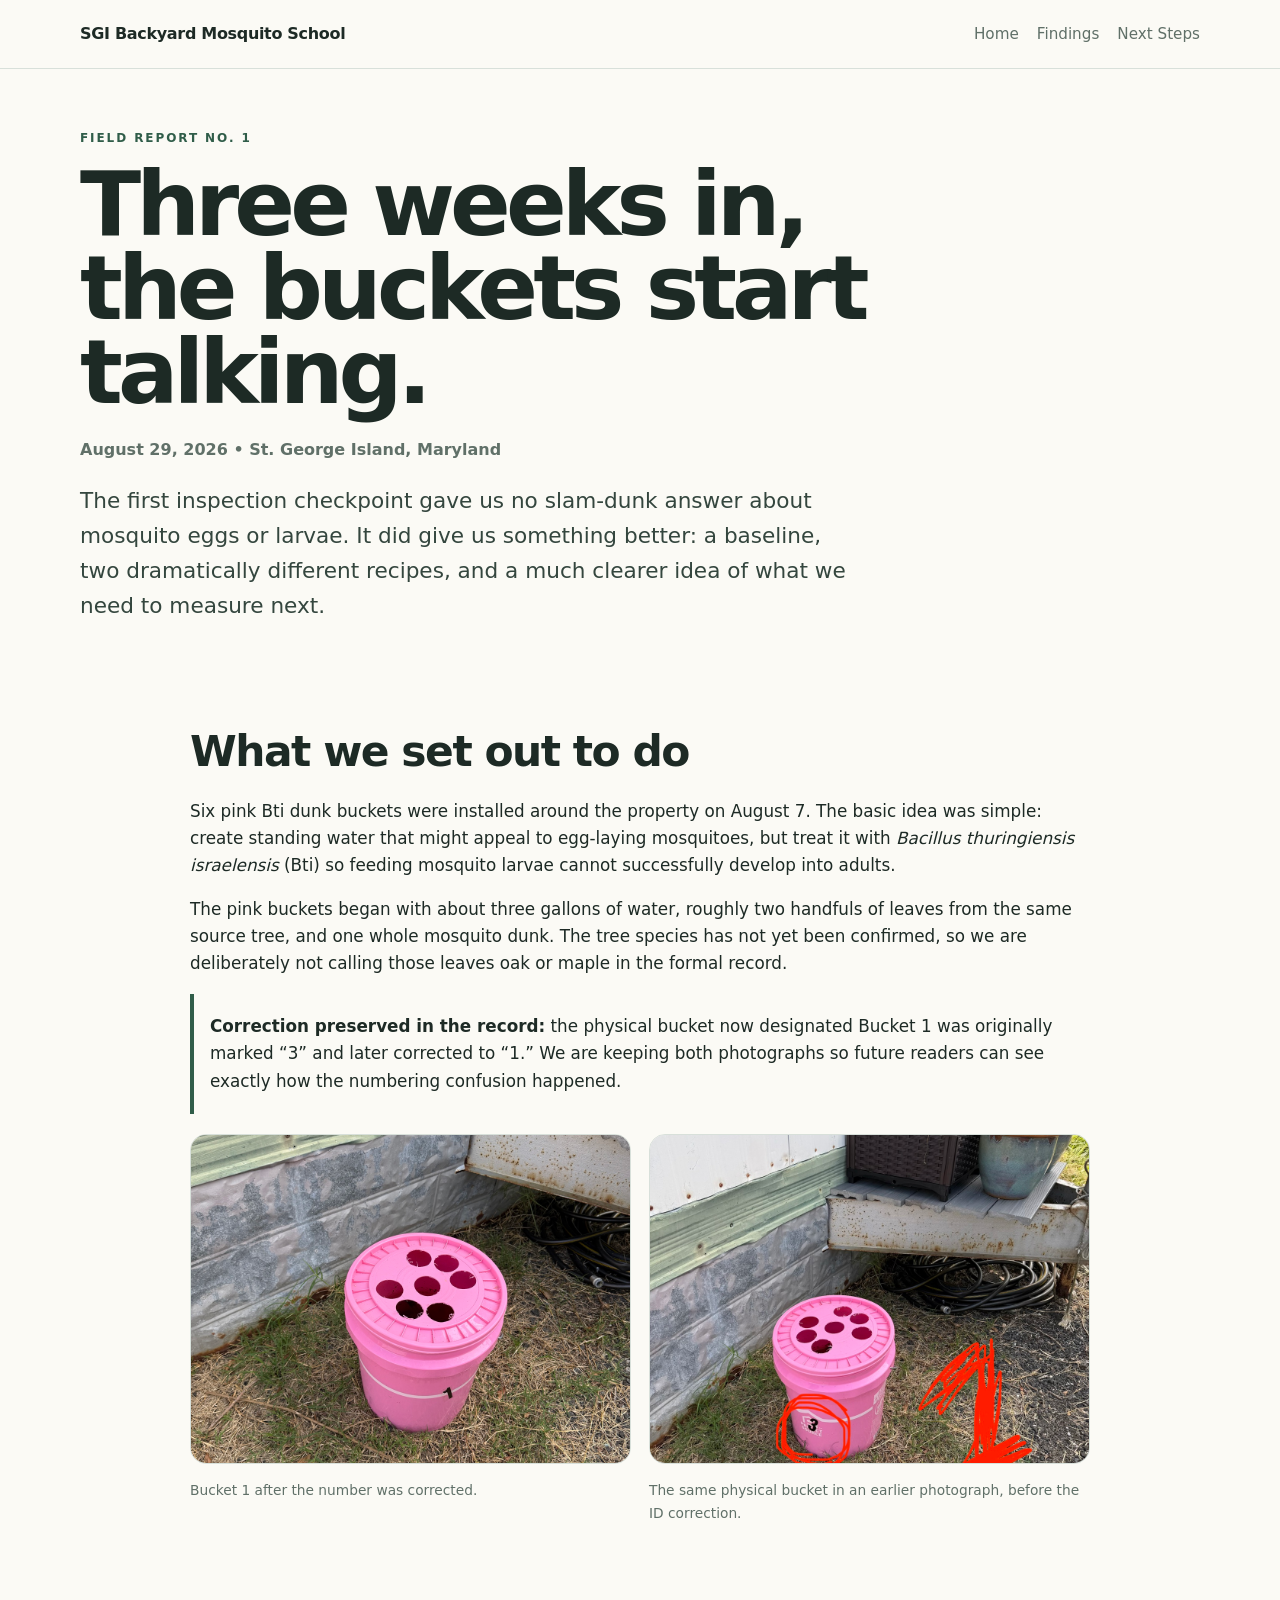
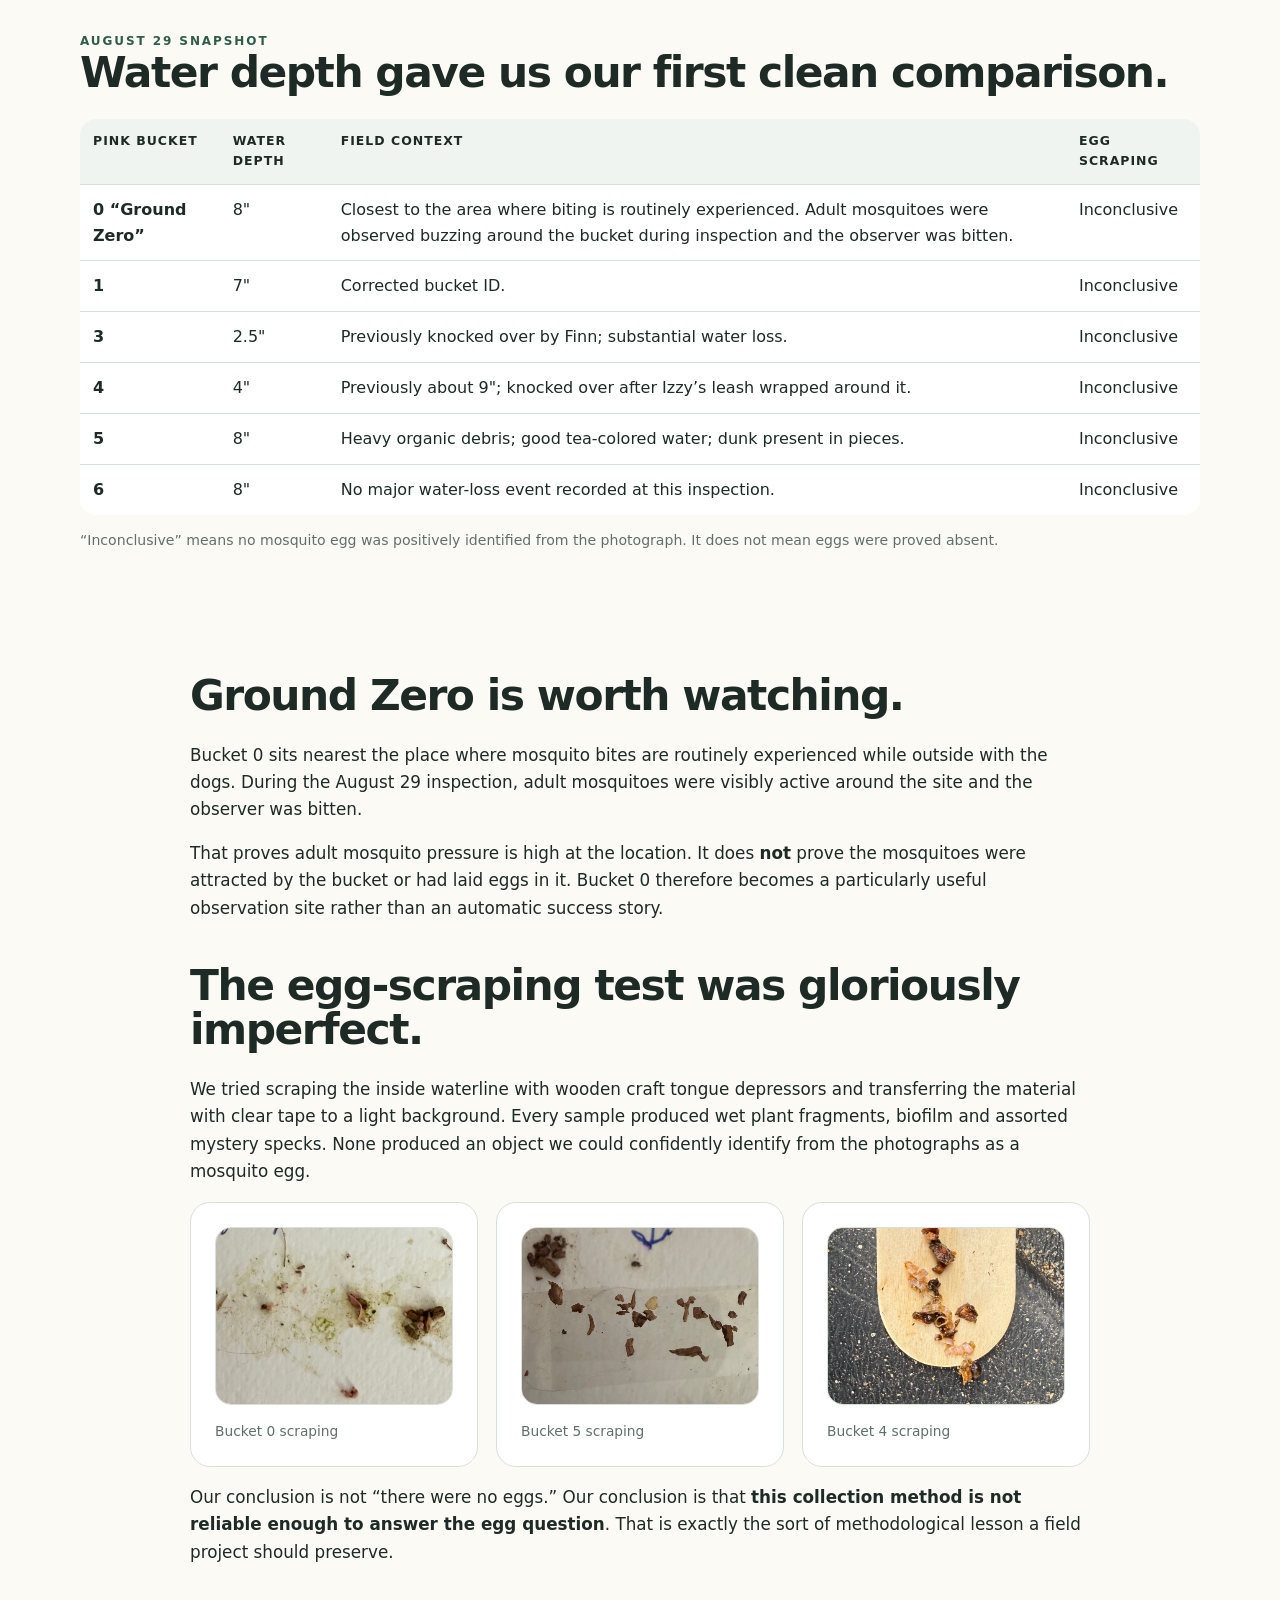
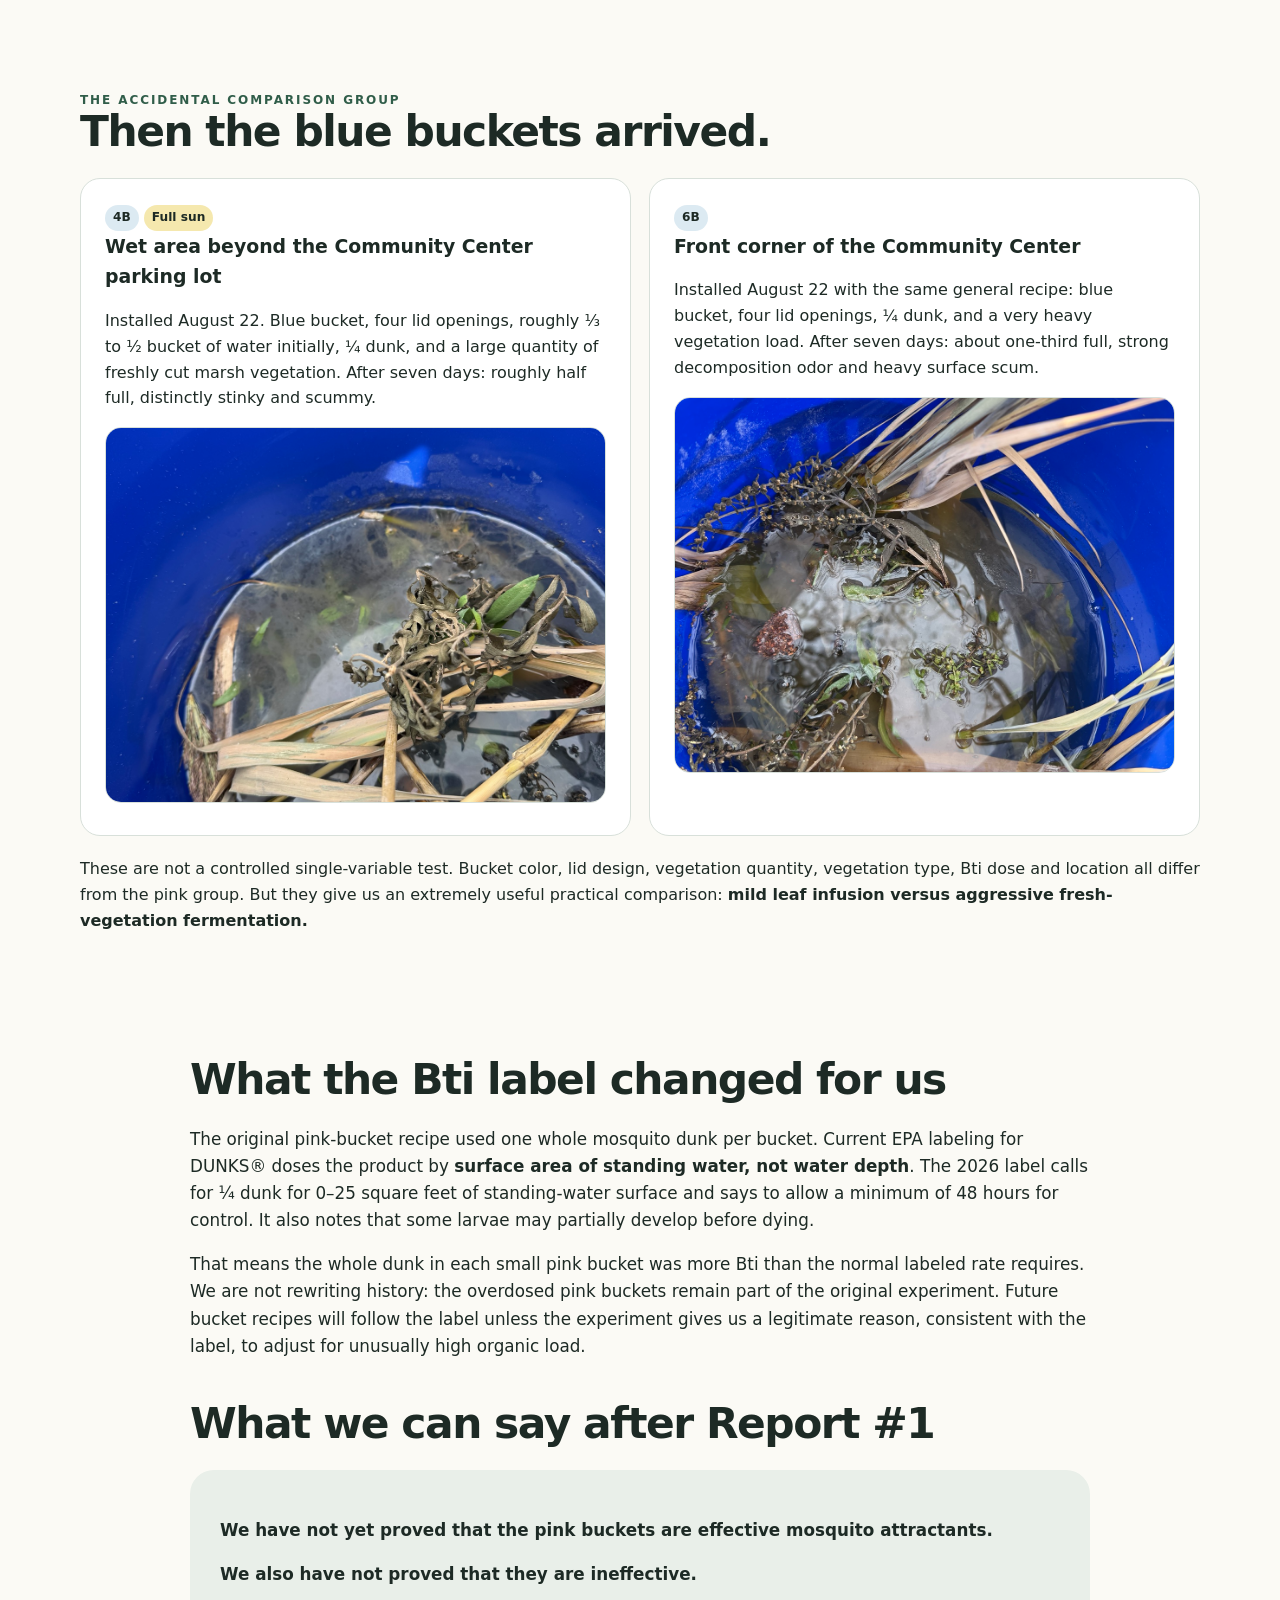
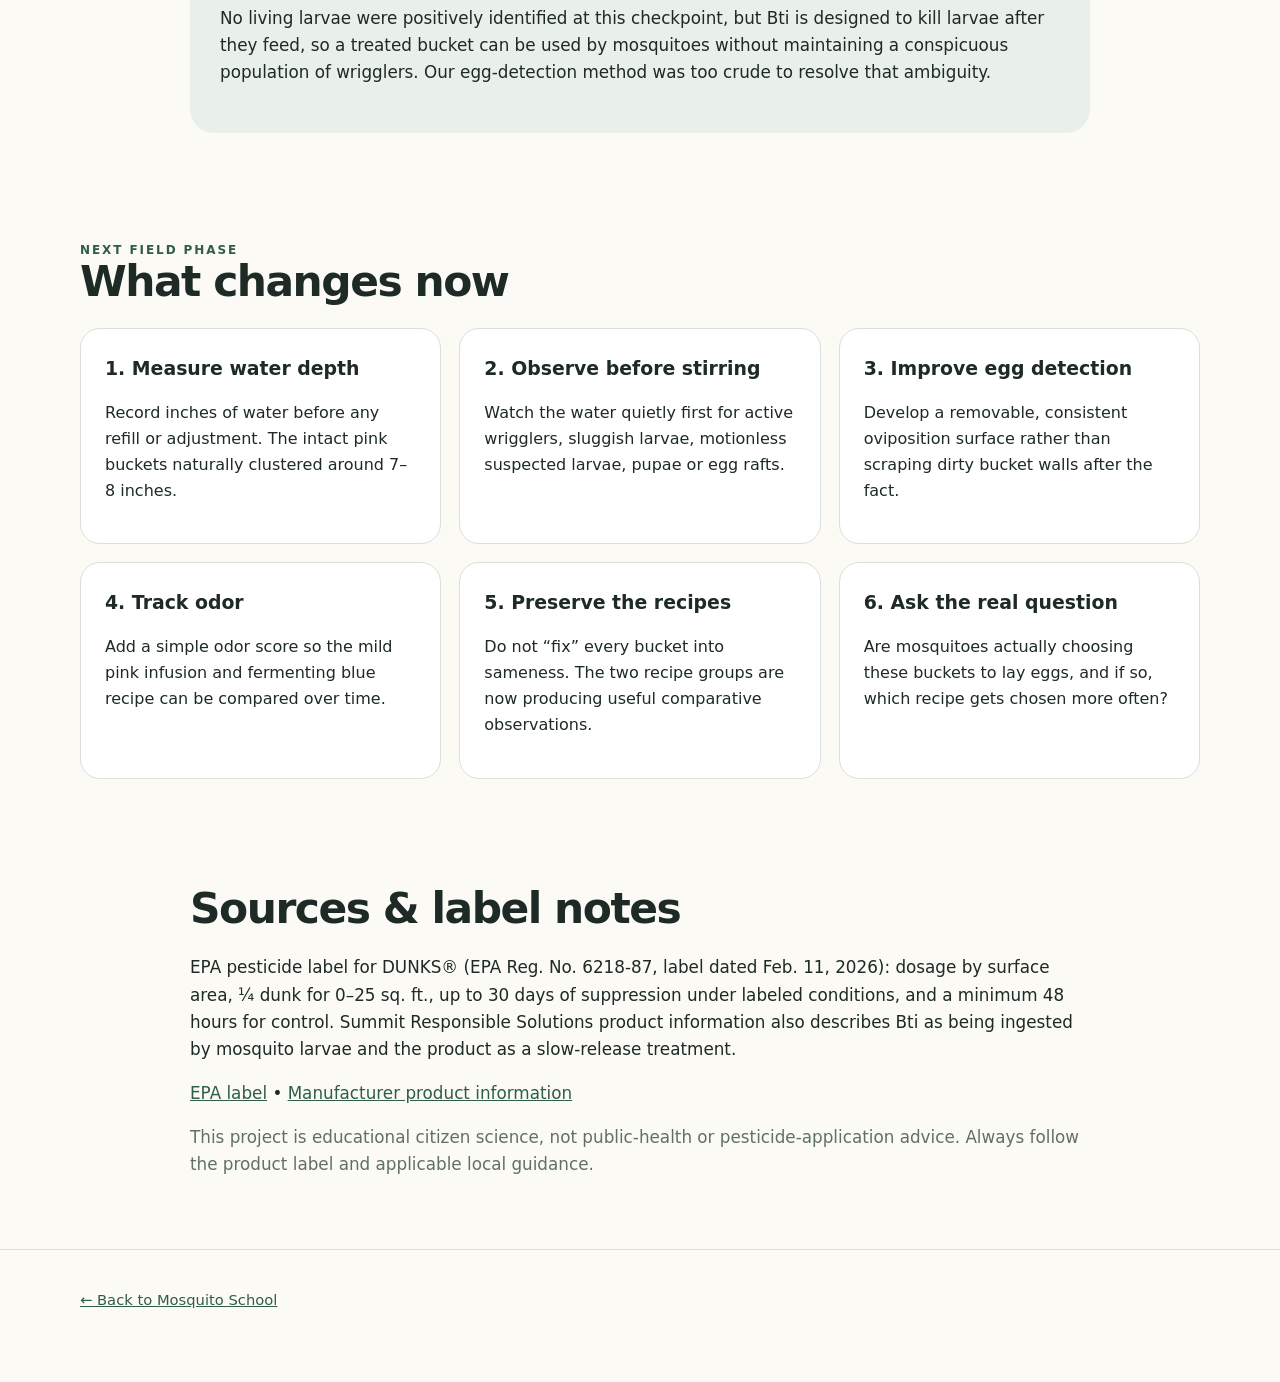
==== report-1.html @ 1d0ce076 "Add files via upload" ====
<!doctype html>
<html lang="en">
<head>
  <meta charset="utf-8">
  <meta name="viewport" content="width=device-width,initial-scale=1">
  <title>Field Report #1 • SGI Backyard Mosquito School</title>
  <meta name="description" content="Initial field report from the SGI Backyard Mosquito School bucket experiment, August 29, 2026.">
  <link rel="stylesheet" href="styles.css">
</head>
<body>
<header>
  <div class="wrap">
    <nav>
      <a class="brand" href="index.html">SGI Backyard Mosquito School</a>
      <div class="navlinks"><a href="index.html">Home</a><a href="#findings">Findings</a><a href="#next">Next Steps</a></div>
    </nav>
  </div>
</header>

<main>
  <div class="wrap report-head">
    <div class="kicker">Field Report No. 1</div>
    <h1>Three weeks in,<br>the buckets start talking.</h1>
    <p class="report-meta">August 29, 2026 • St. George Island, Maryland</p>
    <p class="lead">The first inspection checkpoint gave us no slam-dunk answer about mosquito eggs or larvae. It did give us something better: a baseline, two dramatically different recipes, and a much clearer idea of what we need to measure next.</p>
  </div>

  <section>
    <div class="wrap report-body">
      <h2>What we set out to do</h2>
      <p>Six pink Bti dunk buckets were installed around the property on August 7. The basic idea was simple: create standing water that might appeal to egg-laying mosquitoes, but treat it with <em>Bacillus thuringiensis israelensis</em> (Bti) so feeding mosquito larvae cannot successfully develop into adults.</p>
      <p>The pink buckets began with about three gallons of water, roughly two handfuls of leaves from the same source tree, and one whole mosquito dunk. The tree species has not yet been confirmed, so we are deliberately not calling those leaves oak or maple in the formal record.</p>
      <div class="note"><p><strong>Correction preserved in the record:</strong> the physical bucket now designated Bucket 1 was originally marked “3” and later corrected to “1.” We are keeping both photographs so future readers can see exactly how the numbering confusion happened.</p></div>
      <div class="grid" style="margin-top:20px">
        <figure class="half"><img class="photo" src="assets/bucket-1-corrected.jpg" alt="Pink bucket marked 1"><figcaption>Bucket 1 after the number was corrected.</figcaption></figure>
        <figure class="half"><img class="photo" src="assets/bucket-1-old-label.jpg" alt="The same pink bucket when it had an earlier number marking"><figcaption>The same physical bucket in an earlier photograph, before the ID correction.</figcaption></figure>
      </div>
    </div>
  </section>

  <section id="findings">
    <div class="wrap">
      <div class="kicker">August 29 snapshot</div>
      <h2>Water depth gave us our first clean comparison.</h2>
      <div style="overflow-x:auto">
        <table>
          <thead><tr><th>Pink bucket</th><th>Water depth</th><th>Field context</th><th>Egg scraping</th></tr></thead>
          <tbody>
            <tr><td><strong>0 “Ground Zero”</strong></td><td>8"</td><td>Closest to the area where biting is routinely experienced. Adult mosquitoes were observed buzzing around the bucket during inspection and the observer was bitten.</td><td>Inconclusive</td></tr>
            <tr><td><strong>1</strong></td><td>7"</td><td>Corrected bucket ID.</td><td>Inconclusive</td></tr>
            <tr><td><strong>3</strong></td><td>2.5"</td><td>Previously knocked over by Finn; substantial water loss.</td><td>Inconclusive</td></tr>
            <tr><td><strong>4</strong></td><td>4"</td><td>Previously about 9"; knocked over after Izzy’s leash wrapped around it.</td><td>Inconclusive</td></tr>
            <tr><td><strong>5</strong></td><td>8"</td><td>Heavy organic debris; good tea-colored water; dunk present in pieces.</td><td>Inconclusive</td></tr>
            <tr><td><strong>6</strong></td><td>8"</td><td>No major water-loss event recorded at this inspection.</td><td>Inconclusive</td></tr>
          </tbody>
        </table>
      </div>
      <p class="muted small">“Inconclusive” means no mosquito egg was positively identified from the photograph. It does not mean eggs were proved absent.</p>
    </div>
  </section>

  <section>
    <div class="wrap report-body">
      <h2>Ground Zero is worth watching.</h2>
      <p>Bucket 0 sits nearest the place where mosquito bites are routinely experienced while outside with the dogs. During the August 29 inspection, adult mosquitoes were visibly active around the site and the observer was bitten.</p>
      <p>That proves adult mosquito pressure is high at the location. It does <strong>not</strong> prove the mosquitoes were attracted by the bucket or had laid eggs in it. Bucket 0 therefore becomes a particularly useful observation site rather than an automatic success story.</p>

      <h2 style="margin-top:42px">The egg-scraping test was gloriously imperfect.</h2>
      <p>We tried scraping the inside waterline with wooden craft tongue depressors and transferring the material with clear tape to a light background. Every sample produced wet plant fragments, biofilm and assorted mystery specks. None produced an object we could confidently identify from the photographs as a mosquito egg.</p>
      <div class="grid">
        <figure class="third card"><img class="photo" src="assets/bucket-0-scrape.jpg" alt="Bucket 0 waterline scraping"><figcaption>Bucket 0 scraping</figcaption></figure>
        <figure class="third card"><img class="photo" src="assets/bucket-5-scrape.jpg" alt="Bucket 5 waterline scraping"><figcaption>Bucket 5 scraping</figcaption></figure>
        <figure class="third card"><img class="photo" src="assets/bucket-4-scrape.jpg" alt="Bucket 4 waterline scraping"><figcaption>Bucket 4 scraping</figcaption></figure>
      </div>
      <p>Our conclusion is not “there were no eggs.” Our conclusion is that <strong>this collection method is not reliable enough to answer the egg question</strong>. That is exactly the sort of methodological lesson a field project should preserve.</p>
    </div>
  </section>

  <section>
    <div class="wrap">
      <div class="kicker">The accidental comparison group</div>
      <h2>Then the blue buckets arrived.</h2>
      <div class="grid">
        <div class="half card">
          <span class="badge blue">4B</span> <span class="badge sun">Full sun</span>
          <h3>Wet area beyond the Community Center parking lot</h3>
          <p>Installed August 22. Blue bucket, four lid openings, roughly ⅓ to ½ bucket of water initially, ¼ dunk, and a large quantity of freshly cut marsh vegetation. After seven days: roughly half full, distinctly stinky and scummy.</p>
          <img class="photo" src="assets/bucket-4b-open.jpg" alt="Open blue Bucket 4B showing scummy vegetation-rich water">
        </div>
        <div class="half card">
          <span class="badge blue">6B</span>
          <h3>Front corner of the Community Center</h3>
          <p>Installed August 22 with the same general recipe: blue bucket, four lid openings, ¼ dunk, and a very heavy vegetation load. After seven days: about one-third full, strong decomposition odor and heavy surface scum.</p>
          <img class="photo" src="assets/bucket-6b-open.jpg" alt="Open blue Bucket 6B showing vegetation-rich water">
        </div>
      </div>
      <p style="margin-top:20px">These are not a controlled single-variable test. Bucket color, lid design, vegetation quantity, vegetation type, Bti dose and location all differ from the pink group. But they give us an extremely useful practical comparison: <strong>mild leaf infusion versus aggressive fresh-vegetation fermentation.</strong></p>
    </div>
  </section>

  <section>
    <div class="wrap report-body">
      <h2>What the Bti label changed for us</h2>
      <p>The original pink-bucket recipe used one whole mosquito dunk per bucket. Current EPA labeling for DUNKS® doses the product by <strong>surface area of standing water, not water depth</strong>. The 2026 label calls for ¼ dunk for 0–25 square feet of standing-water surface and says to allow a minimum of 48 hours for control. It also notes that some larvae may partially develop before dying.</p>
      <p>That means the whole dunk in each small pink bucket was more Bti than the normal labeled rate requires. We are not rewriting history: the overdosed pink buckets remain part of the original experiment. Future bucket recipes will follow the label unless the experiment gives us a legitimate reason, consistent with the label, to adjust for unusually high organic load.</p>

      <h2 style="margin-top:42px">What we can say after Report #1</h2>
      <div class="callout">
        <p><strong>We have not yet proved that the pink buckets are effective mosquito attractants.</strong></p>
        <p><strong>We also have not proved that they are ineffective.</strong></p>
        <p>No living larvae were positively identified at this checkpoint, but Bti is designed to kill larvae after they feed, so a treated bucket can be used by mosquitoes without maintaining a conspicuous population of wrigglers. Our egg-detection method was too crude to resolve that ambiguity.</p>
      </div>
    </div>
  </section>

  <section id="next">
    <div class="wrap">
      <div class="kicker">Next field phase</div>
      <h2>What changes now</h2>
      <div class="grid">
        <div class="third card"><h3>1. Measure water depth</h3><p>Record inches of water before any refill or adjustment. The intact pink buckets naturally clustered around 7–8 inches.</p></div>
        <div class="third card"><h3>2. Observe before stirring</h3><p>Watch the water quietly first for active wrigglers, sluggish larvae, motionless suspected larvae, pupae or egg rafts.</p></div>
        <div class="third card"><h3>3. Improve egg detection</h3><p>Develop a removable, consistent oviposition surface rather than scraping dirty bucket walls after the fact.</p></div>
        <div class="third card"><h3>4. Track odor</h3><p>Add a simple odor score so the mild pink infusion and fermenting blue recipe can be compared over time.</p></div>
        <div class="third card"><h3>5. Preserve the recipes</h3><p>Do not “fix” every bucket into sameness. The two recipe groups are now producing useful comparative observations.</p></div>
        <div class="third card"><h3>6. Ask the real question</h3><p>Are mosquitoes actually choosing these buckets to lay eggs, and if so, which recipe gets chosen more often?</p></div>
      </div>
    </div>
  </section>

  <section>
    <div class="wrap report-body">
      <h2>Sources & label notes</h2>
      <p class="small">EPA pesticide label for DUNKS® (EPA Reg. No. 6218-87, label dated Feb. 11, 2026): dosage by surface area, ¼ dunk for 0–25 sq. ft., up to 30 days of suppression under labeled conditions, and a minimum 48 hours for control. Summit Responsible Solutions product information also describes Bti as being ingested by mosquito larvae and the product as a slow-release treatment.</p>
      <p class="small"><a href="https://www3.epa.gov/pesticides/chem_search/ppls/006218-00087-20260211.pdf">EPA label</a> • <a href="https://summitchemical.com/products/mosquito-dunks/">Manufacturer product information</a></p>
      <p class="small muted">This project is educational citizen science, not public-health or pesticide-application advice. Always follow the product label and applicable local guidance.</p>
    </div>
  </section>
</main>

<footer>
  <div class="wrap"><a href="index.html">← Back to Mosquito School</a></div>
</footer>
</body>
</html>
---- styles.css ----
:root{
  --ink:#1d2a25;
  --muted:#607068;
  --paper:#fbfaf5;
  --card:#ffffff;
  --green:#305d49;
  --soft:#e9efe9;
  --line:#d8e0da;
  --pink:#f6d9df;
  --blue:#dceaf2;
  --sun:#f5e8ae;
}
*{box-sizing:border-box}
html{scroll-behavior:smooth}
body{
  margin:0;
  font-family:ui-sans-serif,system-ui,-apple-system,BlinkMacSystemFont,"Segoe UI",sans-serif;
  color:var(--ink);
  background:var(--paper);
  line-height:1.62;
}
a{color:var(--green)}
.wrap{width:min(1120px,calc(100% - 36px));margin:auto}
header{
  border-bottom:1px solid var(--line);
  background:rgba(251,250,245,.95);
  position:sticky;top:0;z-index:5;
  backdrop-filter:blur(8px);
}
nav{display:flex;align-items:center;justify-content:space-between;min-height:68px;gap:20px}
.brand{font-weight:850;letter-spacing:-.02em;text-decoration:none;color:var(--ink)}
.navlinks{display:flex;gap:18px;flex-wrap:wrap;font-size:.95rem}
.navlinks a{text-decoration:none;color:var(--muted)}
.hero{padding:72px 0 50px}
.kicker{text-transform:uppercase;letter-spacing:.16em;font-size:.75rem;font-weight:800;color:var(--green)}
h1{font-size:clamp(2.6rem,7vw,5.8rem);line-height:.94;letter-spacing:-.055em;margin:.15em 0 .25em}
h2{font-size:clamp(1.7rem,4vw,2.65rem);line-height:1.05;letter-spacing:-.035em;margin:0 0 .55em}
h3{font-size:1.18rem;margin:0 0 .35em}
.lead{font-size:clamp(1.05rem,2.2vw,1.35rem);max-width:780px;color:#34463e}
.tagline{font-weight:750}
.pillrow{display:flex;gap:8px;flex-wrap:wrap;margin-top:24px}
.pill{border:1px solid var(--line);border-radius:999px;padding:7px 11px;background:#fff;font-size:.88rem}
section{padding:54px 0}
.grid{display:grid;grid-template-columns:repeat(12,1fr);gap:18px}
.card{background:var(--card);border:1px solid var(--line);border-radius:20px;padding:24px}
.third{grid-column:span 4}.half{grid-column:span 6}.full{grid-column:1/-1}
.big-number{font-size:2.5rem;font-weight:900;letter-spacing:-.05em}
.muted{color:var(--muted)}
.callout{background:var(--soft);border-radius:24px;padding:30px}
.photo{
  width:100%;aspect-ratio:4/3;object-fit:cover;border-radius:16px;border:1px solid var(--line);
}
.photo.tall{aspect-ratio:3/4}
figure{margin:0}
figcaption{font-size:.86rem;color:var(--muted);margin-top:7px}
table{width:100%;border-collapse:collapse;background:#fff;border-radius:16px;overflow:hidden}
th,td{padding:12px 13px;border-bottom:1px solid var(--line);text-align:left;vertical-align:top}
th{font-size:.78rem;text-transform:uppercase;letter-spacing:.08em;background:#f0f4f0}
tr:last-child td{border-bottom:0}
.badge{display:inline-block;border-radius:999px;padding:3px 8px;font-size:.76rem;font-weight:750}
.pink{background:var(--pink)} .blue{background:var(--blue)} .sun{background:var(--sun)}
.note{border-left:4px solid var(--green);padding:2px 0 2px 16px}
.report-head{padding:60px 0 30px}
.report-meta{color:var(--muted);font-weight:650}
.report-body{max-width:900px}
.report-body p{font-size:1.05rem}
footer{border-top:1px solid var(--line);padding:38px 0 70px;color:var(--muted);font-size:.92rem}
.button{
  display:inline-block;background:var(--green);color:#fff;text-decoration:none;font-weight:800;
  padding:12px 16px;border-radius:12px;margin-top:12px;
}
.small{font-size:.88rem}
@media(max-width:760px){
  .third,.half{grid-column:1/-1}
  .navlinks{display:none}
  .hero{padding-top:46px}
  th,td{font-size:.86rem;padding:9px 8px}
}
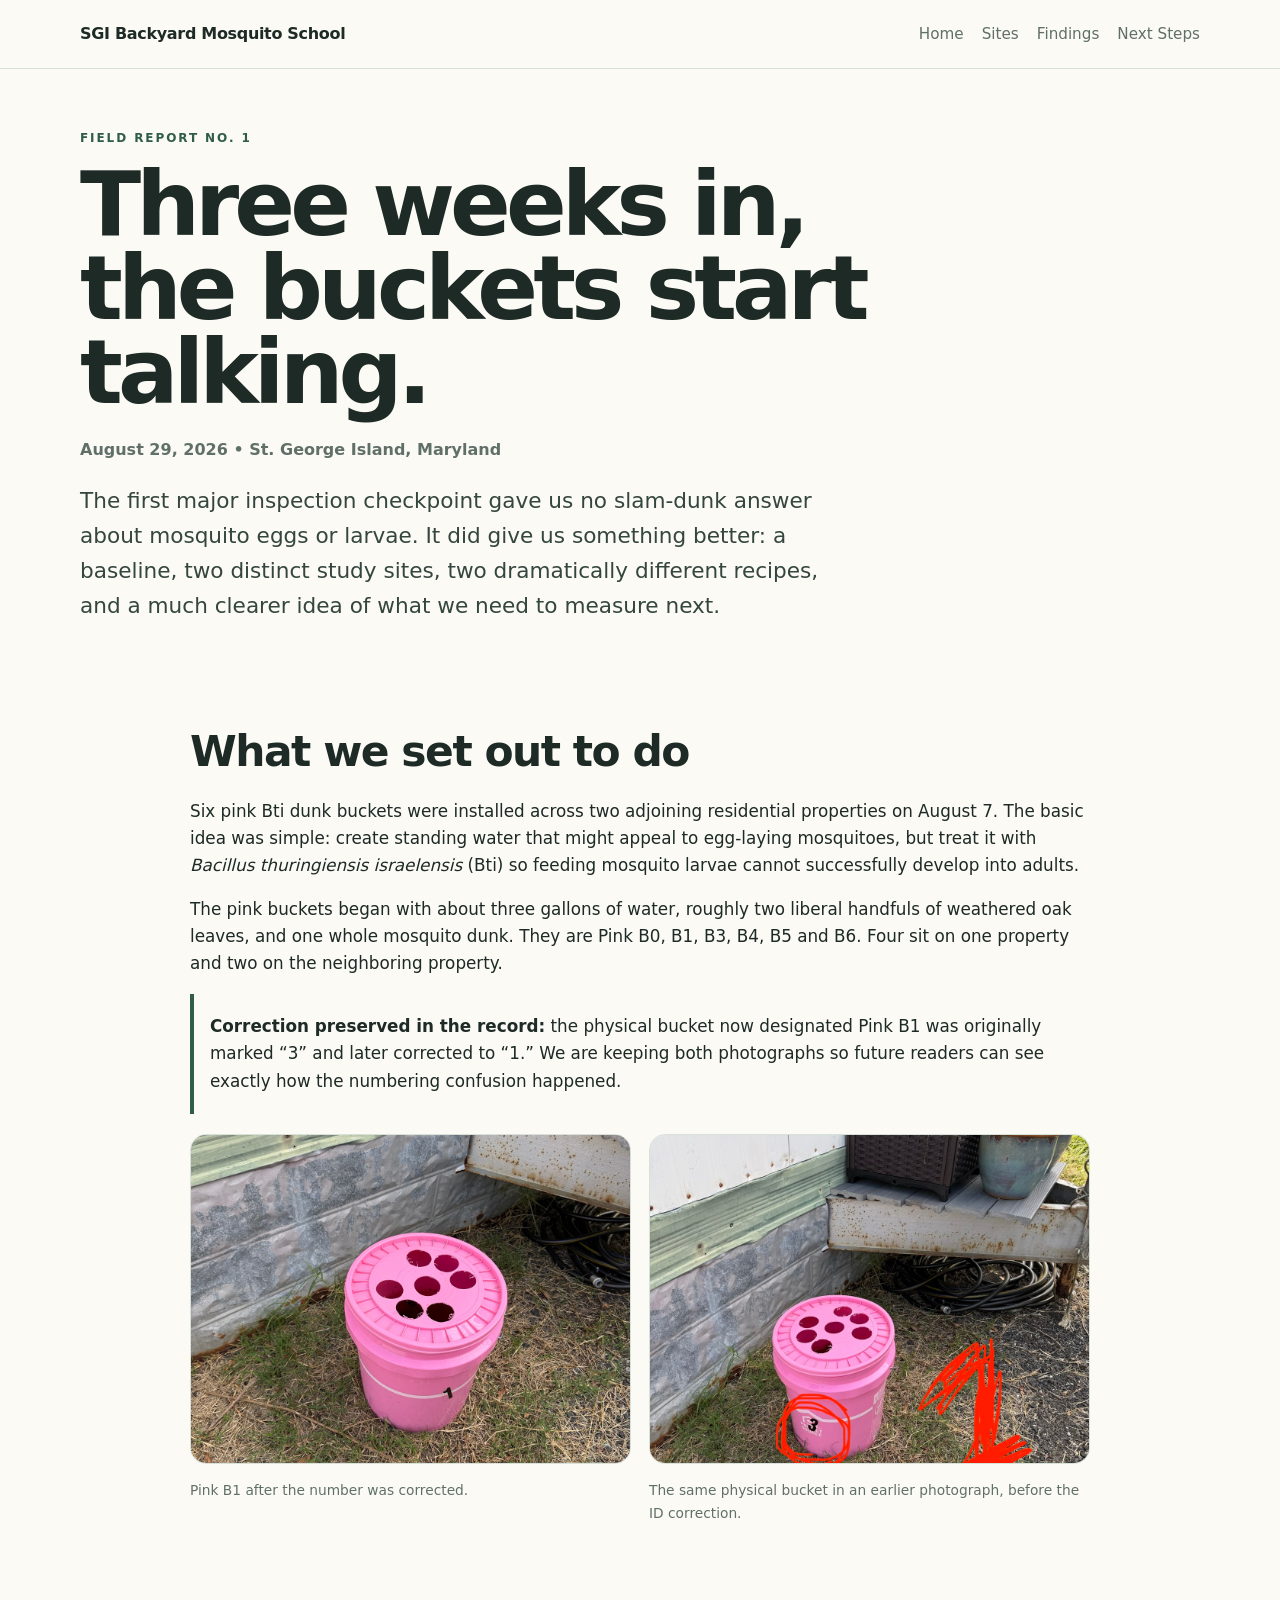
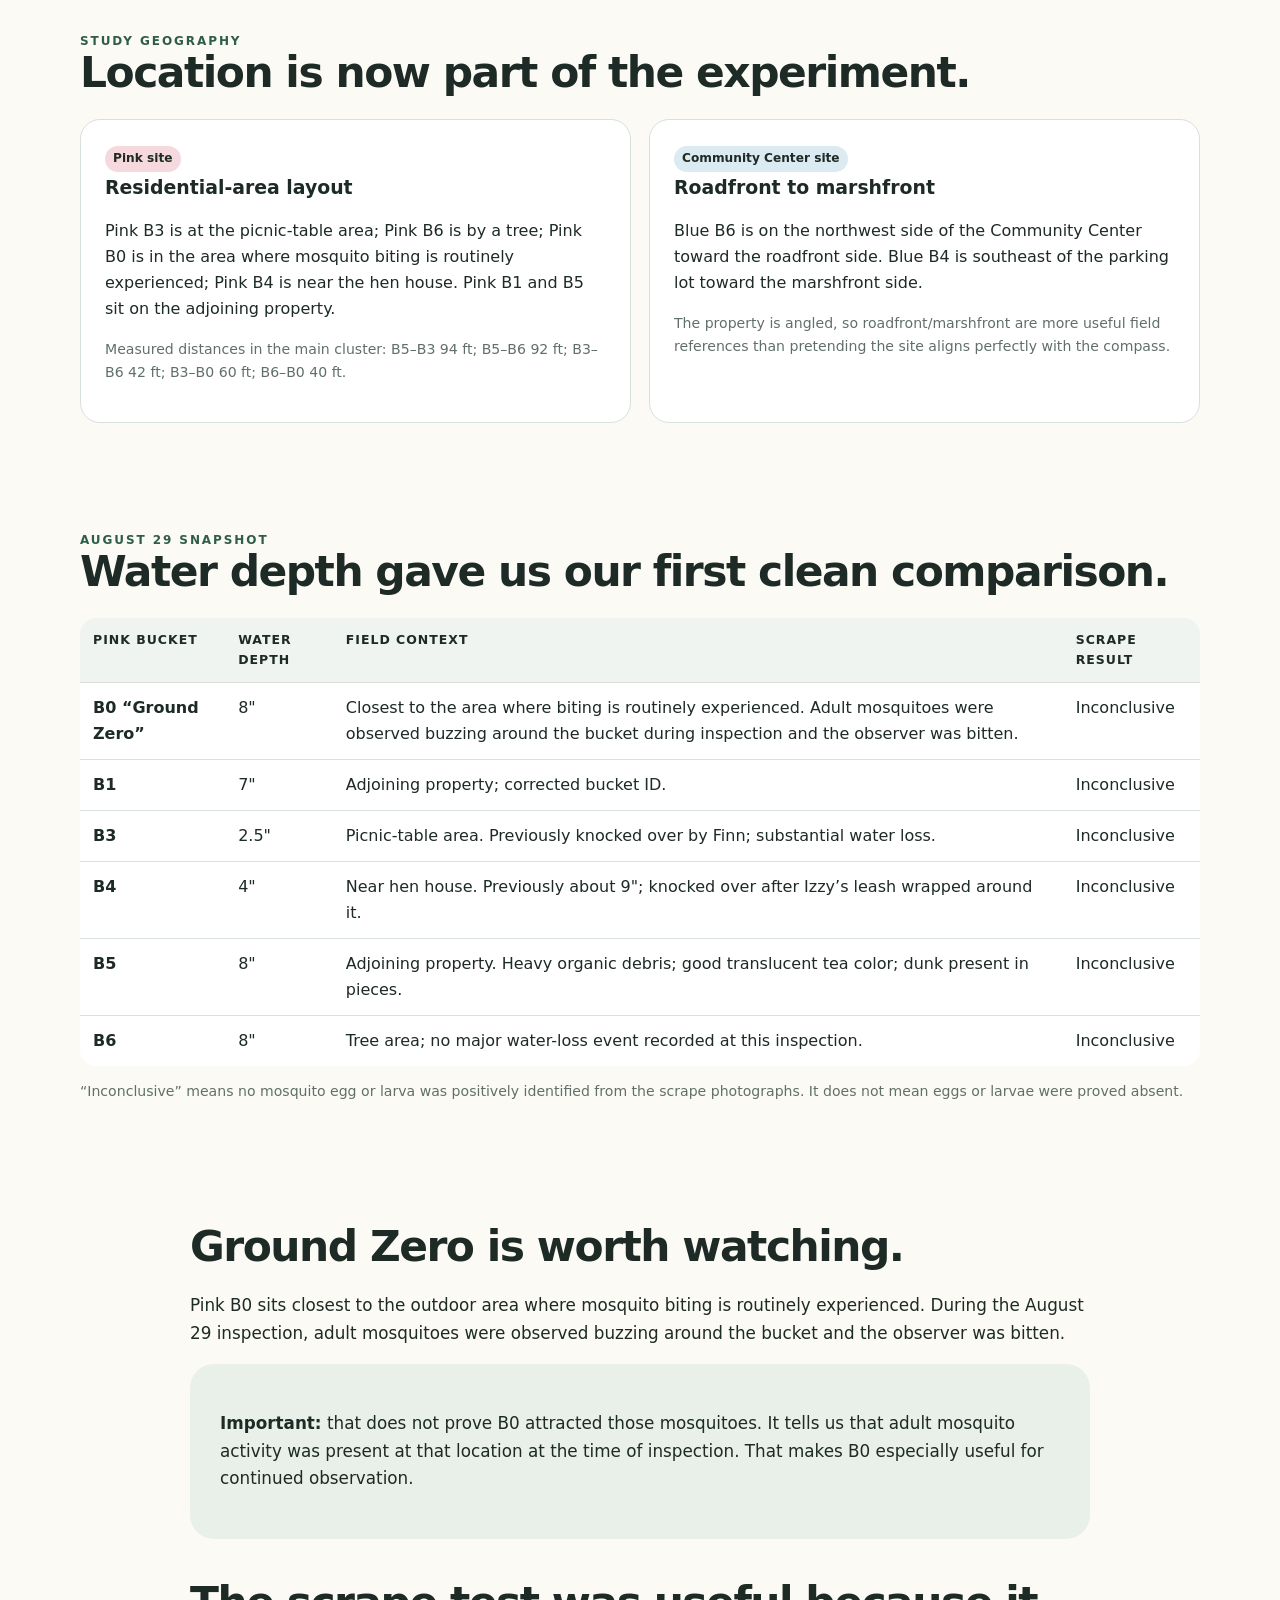
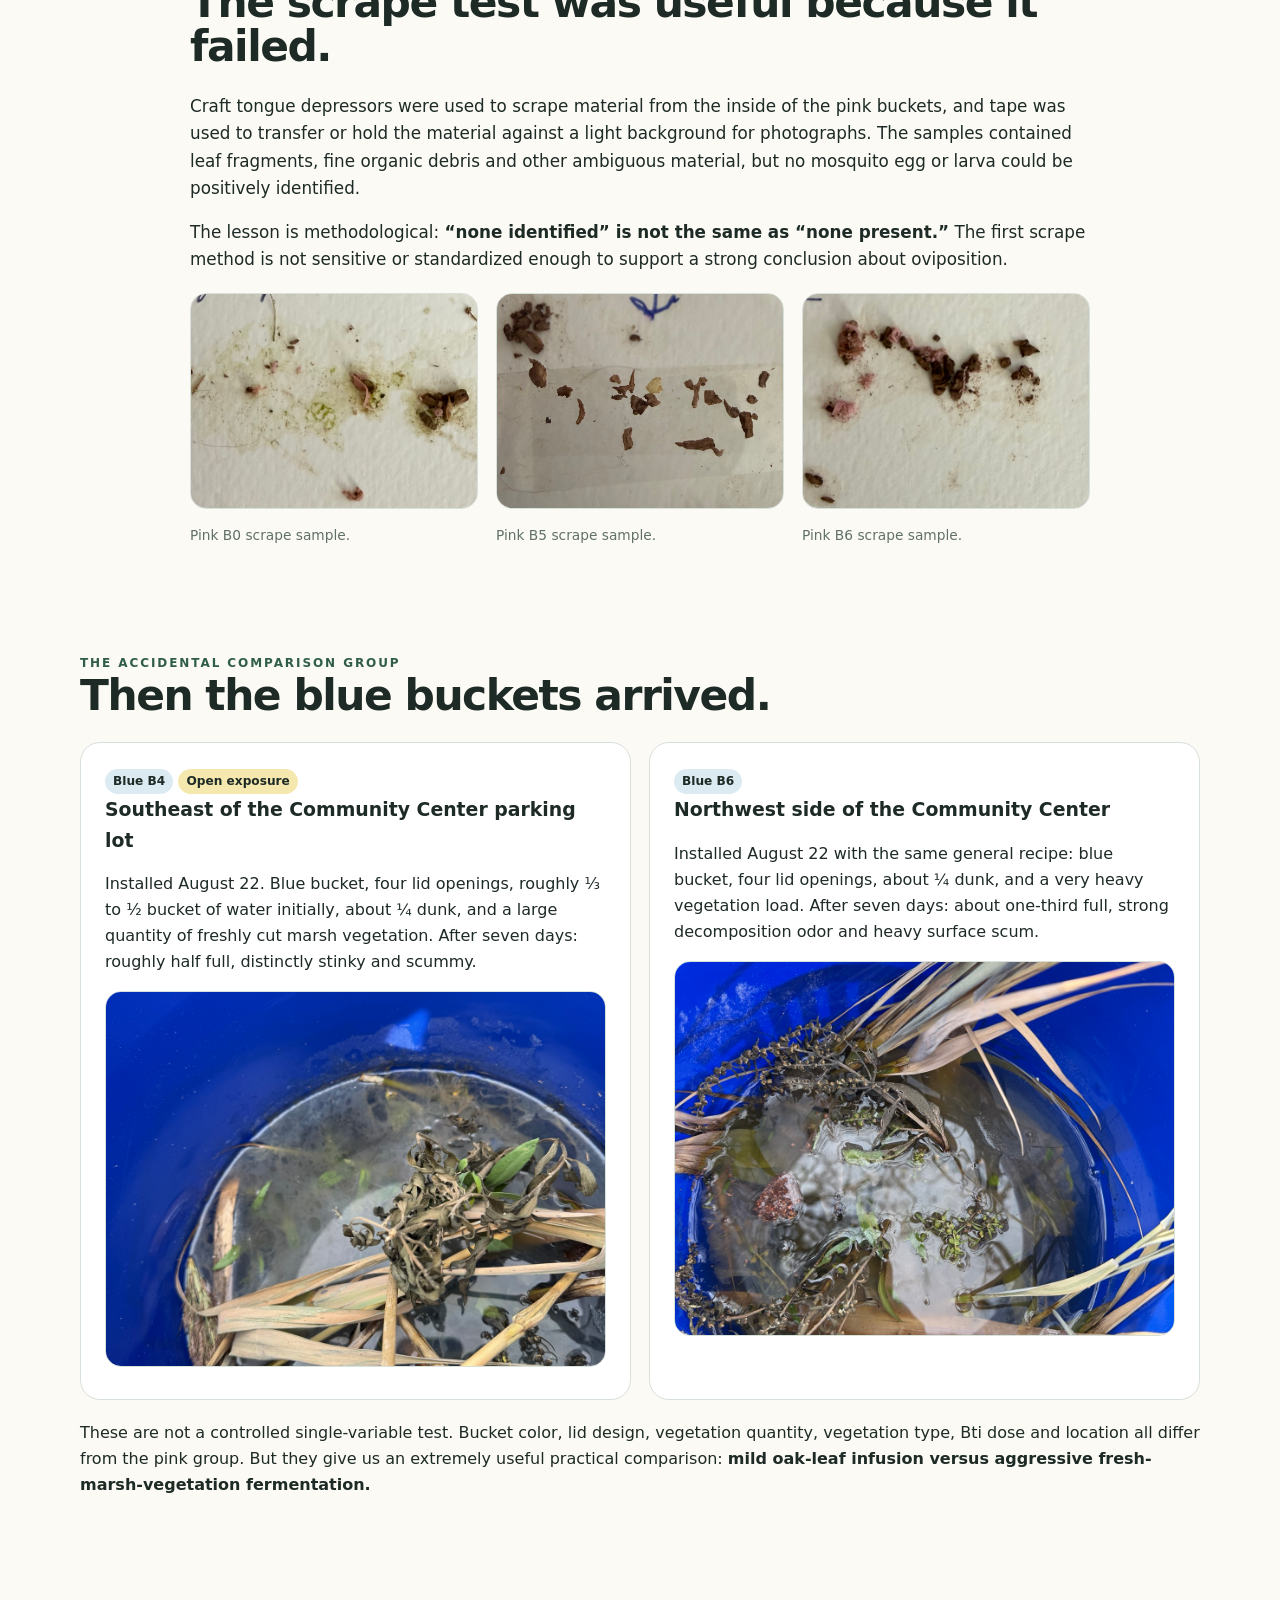
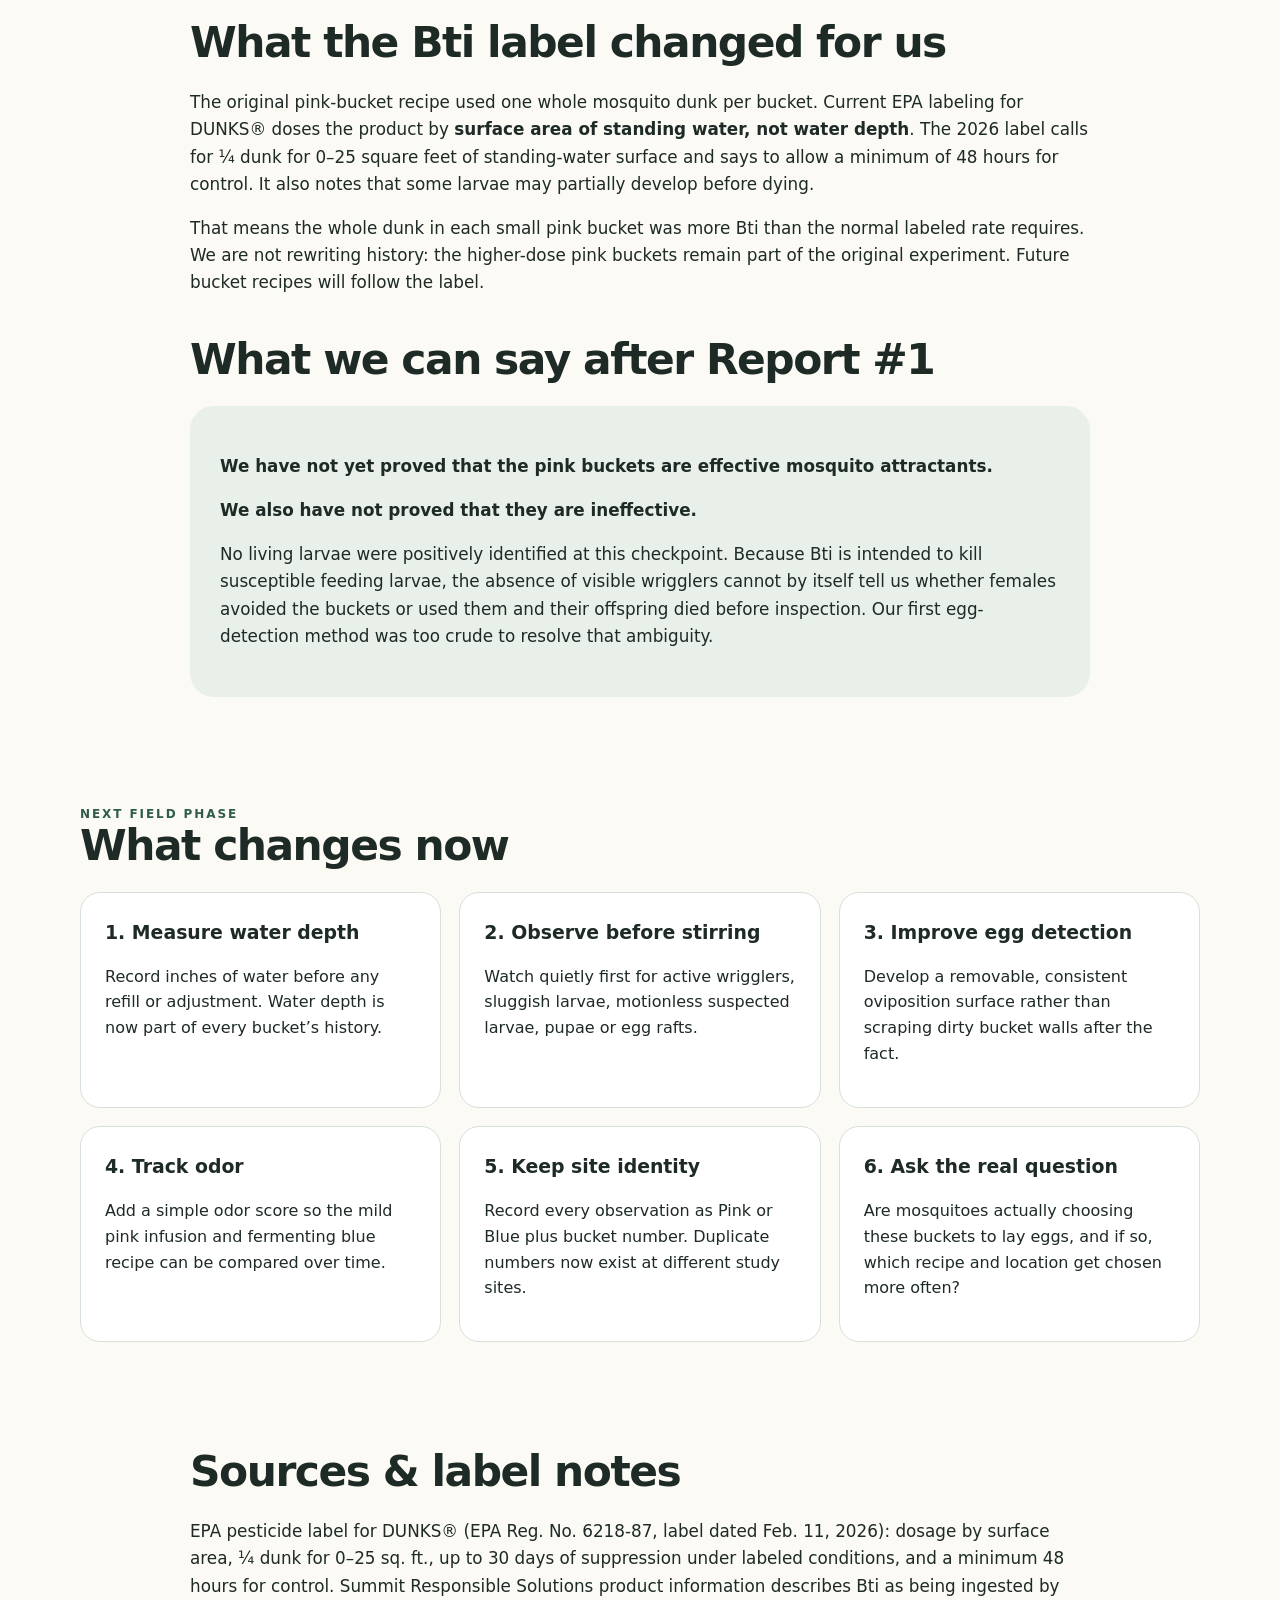
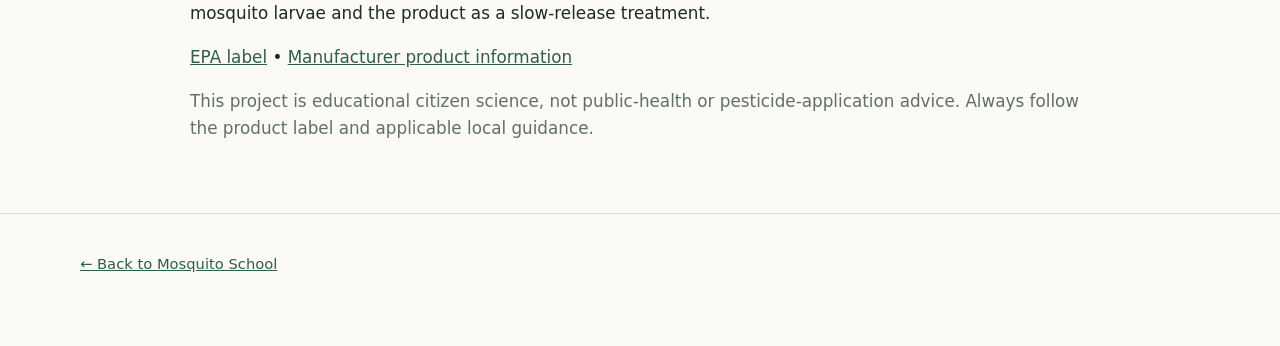
==== commit 461120d0: "Add files via upload" ====
--- a/report-1.html
+++ b/report-1.html
@@ -12,7 +12,7 @@
   <div class="wrap">
     <nav>
       <a class="brand" href="index.html">SGI Backyard Mosquito School</a>
-      <div class="navlinks"><a href="index.html">Home</a><a href="#findings">Findings</a><a href="#next">Next Steps</a></div>
+      <div class="navlinks"><a href="index.html">Home</a><a href="#sites">Sites</a><a href="#findings">Findings</a><a href="#next">Next Steps</a></div>
     </nav>
   </div>
 </header>
@@ -22,18 +22,39 @@
     <div class="kicker">Field Report No. 1</div>
     <h1>Three weeks in,<br>the buckets start talking.</h1>
     <p class="report-meta">August 29, 2026 • St. George Island, Maryland</p>
-    <p class="lead">The first inspection checkpoint gave us no slam-dunk answer about mosquito eggs or larvae. It did give us something better: a baseline, two dramatically different recipes, and a much clearer idea of what we need to measure next.</p>
+    <p class="lead">The first major inspection checkpoint gave us no slam-dunk answer about mosquito eggs or larvae. It did give us something better: a baseline, two distinct study sites, two dramatically different recipes, and a much clearer idea of what we need to measure next.</p>
   </div>
 
   <section>
     <div class="wrap report-body">
       <h2>What we set out to do</h2>
-      <p>Six pink Bti dunk buckets were installed around the property on August 7. The basic idea was simple: create standing water that might appeal to egg-laying mosquitoes, but treat it with <em>Bacillus thuringiensis israelensis</em> (Bti) so feeding mosquito larvae cannot successfully develop into adults.</p>
-      <p>The pink buckets began with about three gallons of water, roughly two handfuls of leaves from the same source tree, and one whole mosquito dunk. The tree species has not yet been confirmed, so we are deliberately not calling those leaves oak or maple in the formal record.</p>
-      <div class="note"><p><strong>Correction preserved in the record:</strong> the physical bucket now designated Bucket 1 was originally marked “3” and later corrected to “1.” We are keeping both photographs so future readers can see exactly how the numbering confusion happened.</p></div>
+      <p>Six pink Bti dunk buckets were installed across two adjoining residential properties on August 7. The basic idea was simple: create standing water that might appeal to egg-laying mosquitoes, but treat it with <em>Bacillus thuringiensis israelensis</em> (Bti) so feeding mosquito larvae cannot successfully develop into adults.</p>
+      <p>The pink buckets began with about three gallons of water, roughly two liberal handfuls of weathered oak leaves, and one whole mosquito dunk. They are Pink B0, B1, B3, B4, B5 and B6. Four sit on one property and two on the neighboring property.</p>
+      <div class="note"><p><strong>Correction preserved in the record:</strong> the physical bucket now designated Pink B1 was originally marked “3” and later corrected to “1.” We are keeping both photographs so future readers can see exactly how the numbering confusion happened.</p></div>
       <div class="grid" style="margin-top:20px">
-        <figure class="half"><img class="photo" src="assets/bucket-1-corrected.jpg" alt="Pink bucket marked 1"><figcaption>Bucket 1 after the number was corrected.</figcaption></figure>
+        <figure class="half"><img class="photo" src="assets/bucket-1-corrected.jpg" alt="Pink bucket marked 1"><figcaption>Pink B1 after the number was corrected.</figcaption></figure>
         <figure class="half"><img class="photo" src="assets/bucket-1-old-label.jpg" alt="The same pink bucket when it had an earlier number marking"><figcaption>The same physical bucket in an earlier photograph, before the ID correction.</figcaption></figure>
+      </div>
+    </div>
+  </section>
+
+  <section id="sites">
+    <div class="wrap">
+      <div class="kicker">Study geography</div>
+      <h2>Location is now part of the experiment.</h2>
+      <div class="grid">
+        <div class="half card">
+          <span class="badge pink">Pink site</span>
+          <h3>Residential-area layout</h3>
+          <p>Pink B3 is at the picnic-table area; Pink B6 is by a tree; Pink B0 is in the area where mosquito biting is routinely experienced; Pink B4 is near the hen house. Pink B1 and B5 sit on the adjoining property.</p>
+          <p class="small muted">Measured distances in the main cluster: B5–B3 94 ft; B5–B6 92 ft; B3–B6 42 ft; B3–B0 60 ft; B6–B0 40 ft.</p>
+        </div>
+        <div class="half card">
+          <span class="badge blue">Community Center site</span>
+          <h3>Roadfront to marshfront</h3>
+          <p>Blue B6 is on the northwest side of the Community Center toward the roadfront side. Blue B4 is southeast of the parking lot toward the marshfront side.</p>
+          <p class="small muted">The property is angled, so roadfront/marshfront are more useful field references than pretending the site aligns perfectly with the compass.</p>
+        </div>
       </div>
     </div>
   </section>
@@ -44,35 +65,36 @@
       <h2>Water depth gave us our first clean comparison.</h2>
       <div style="overflow-x:auto">
         <table>
-          <thead><tr><th>Pink bucket</th><th>Water depth</th><th>Field context</th><th>Egg scraping</th></tr></thead>
+          <thead><tr><th>Pink bucket</th><th>Water depth</th><th>Field context</th><th>Scrape result</th></tr></thead>
           <tbody>
-            <tr><td><strong>0 “Ground Zero”</strong></td><td>8"</td><td>Closest to the area where biting is routinely experienced. Adult mosquitoes were observed buzzing around the bucket during inspection and the observer was bitten.</td><td>Inconclusive</td></tr>
-            <tr><td><strong>1</strong></td><td>7"</td><td>Corrected bucket ID.</td><td>Inconclusive</td></tr>
-            <tr><td><strong>3</strong></td><td>2.5"</td><td>Previously knocked over by Finn; substantial water loss.</td><td>Inconclusive</td></tr>
-            <tr><td><strong>4</strong></td><td>4"</td><td>Previously about 9"; knocked over after Izzy’s leash wrapped around it.</td><td>Inconclusive</td></tr>
-            <tr><td><strong>5</strong></td><td>8"</td><td>Heavy organic debris; good tea-colored water; dunk present in pieces.</td><td>Inconclusive</td></tr>
-            <tr><td><strong>6</strong></td><td>8"</td><td>No major water-loss event recorded at this inspection.</td><td>Inconclusive</td></tr>
+            <tr><td><strong>B0 “Ground Zero”</strong></td><td>8"</td><td>Closest to the area where biting is routinely experienced. Adult mosquitoes were observed buzzing around the bucket during inspection and the observer was bitten.</td><td>Inconclusive</td></tr>
+            <tr><td><strong>B1</strong></td><td>7"</td><td>Adjoining property; corrected bucket ID.</td><td>Inconclusive</td></tr>
+            <tr><td><strong>B3</strong></td><td>2.5"</td><td>Picnic-table area. Previously knocked over by Finn; substantial water loss.</td><td>Inconclusive</td></tr>
+            <tr><td><strong>B4</strong></td><td>4"</td><td>Near hen house. Previously about 9"; knocked over after Izzy’s leash wrapped around it.</td><td>Inconclusive</td></tr>
+            <tr><td><strong>B5</strong></td><td>8"</td><td>Adjoining property. Heavy organic debris; good translucent tea color; dunk present in pieces.</td><td>Inconclusive</td></tr>
+            <tr><td><strong>B6</strong></td><td>8"</td><td>Tree area; no major water-loss event recorded at this inspection.</td><td>Inconclusive</td></tr>
           </tbody>
         </table>
       </div>
-      <p class="muted small">“Inconclusive” means no mosquito egg was positively identified from the photograph. It does not mean eggs were proved absent.</p>
+      <p class="muted small">“Inconclusive” means no mosquito egg or larva was positively identified from the scrape photographs. It does not mean eggs or larvae were proved absent.</p>
     </div>
   </section>
 
   <section>
     <div class="wrap report-body">
       <h2>Ground Zero is worth watching.</h2>
-      <p>Bucket 0 sits nearest the place where mosquito bites are routinely experienced while outside with the dogs. During the August 29 inspection, adult mosquitoes were visibly active around the site and the observer was bitten.</p>
-      <p>That proves adult mosquito pressure is high at the location. It does <strong>not</strong> prove the mosquitoes were attracted by the bucket or had laid eggs in it. Bucket 0 therefore becomes a particularly useful observation site rather than an automatic success story.</p>
+      <p>Pink B0 sits closest to the outdoor area where mosquito biting is routinely experienced. During the August 29 inspection, adult mosquitoes were observed buzzing around the bucket and the observer was bitten.</p>
+      <div class="callout"><p><strong>Important:</strong> that does not prove B0 attracted those mosquitoes. It tells us that adult mosquito activity was present at that location at the time of inspection. That makes B0 especially useful for continued observation.</p></div>
 
-      <h2 style="margin-top:42px">The egg-scraping test was gloriously imperfect.</h2>
-      <p>We tried scraping the inside waterline with wooden craft tongue depressors and transferring the material with clear tape to a light background. Every sample produced wet plant fragments, biofilm and assorted mystery specks. None produced an object we could confidently identify from the photographs as a mosquito egg.</p>
-      <div class="grid">
-        <figure class="third card"><img class="photo" src="assets/bucket-0-scrape.jpg" alt="Bucket 0 waterline scraping"><figcaption>Bucket 0 scraping</figcaption></figure>
-        <figure class="third card"><img class="photo" src="assets/bucket-5-scrape.jpg" alt="Bucket 5 waterline scraping"><figcaption>Bucket 5 scraping</figcaption></figure>
-        <figure class="third card"><img class="photo" src="assets/bucket-4-scrape.jpg" alt="Bucket 4 waterline scraping"><figcaption>Bucket 4 scraping</figcaption></figure>
+      <h2 style="margin-top:42px">The scrape test was useful because it failed.</h2>
+      <p>Craft tongue depressors were used to scrape material from the inside of the pink buckets, and tape was used to transfer or hold the material against a light background for photographs. The samples contained leaf fragments, fine organic debris and other ambiguous material, but no mosquito egg or larva could be positively identified.</p>
+      <p>The lesson is methodological: <strong>“none identified” is not the same as “none present.”</strong> The first scrape method is not sensitive or standardized enough to support a strong conclusion about oviposition.</p>
+
+      <div class="grid" style="margin-top:20px">
+        <figure class="third"><img class="photo" src="assets/bucket-0-scrape.jpg" alt="Scrape sample from Pink B0"><figcaption>Pink B0 scrape sample.</figcaption></figure>
+        <figure class="third"><img class="photo" src="assets/bucket-5-scrape.jpg" alt="Scrape sample from Pink B5"><figcaption>Pink B5 scrape sample.</figcaption></figure>
+        <figure class="third"><img class="photo" src="assets/bucket-6-scrape.jpg" alt="Scrape sample from Pink B6"><figcaption>Pink B6 scrape sample.</figcaption></figure>
       </div>
-      <p>Our conclusion is not “there were no eggs.” Our conclusion is that <strong>this collection method is not reliable enough to answer the egg question</strong>. That is exactly the sort of methodological lesson a field project should preserve.</p>
     </div>
   </section>
 
@@ -82,19 +104,19 @@
       <h2>Then the blue buckets arrived.</h2>
       <div class="grid">
         <div class="half card">
-          <span class="badge blue">4B</span> <span class="badge sun">Full sun</span>
-          <h3>Wet area beyond the Community Center parking lot</h3>
-          <p>Installed August 22. Blue bucket, four lid openings, roughly ⅓ to ½ bucket of water initially, ¼ dunk, and a large quantity of freshly cut marsh vegetation. After seven days: roughly half full, distinctly stinky and scummy.</p>
-          <img class="photo" src="assets/bucket-4b-open.jpg" alt="Open blue Bucket 4B showing scummy vegetation-rich water">
+          <span class="badge blue">Blue B4</span> <span class="badge sun">Open exposure</span>
+          <h3>Southeast of the Community Center parking lot</h3>
+          <p>Installed August 22. Blue bucket, four lid openings, roughly ⅓ to ½ bucket of water initially, about ¼ dunk, and a large quantity of freshly cut marsh vegetation. After seven days: roughly half full, distinctly stinky and scummy.</p>
+          <img class="photo" src="assets/bucket-4b-open.jpg" alt="Open Blue B4 showing scummy vegetation-rich water">
         </div>
         <div class="half card">
-          <span class="badge blue">6B</span>
-          <h3>Front corner of the Community Center</h3>
-          <p>Installed August 22 with the same general recipe: blue bucket, four lid openings, ¼ dunk, and a very heavy vegetation load. After seven days: about one-third full, strong decomposition odor and heavy surface scum.</p>
-          <img class="photo" src="assets/bucket-6b-open.jpg" alt="Open blue Bucket 6B showing vegetation-rich water">
+          <span class="badge blue">Blue B6</span>
+          <h3>Northwest side of the Community Center</h3>
+          <p>Installed August 22 with the same general recipe: blue bucket, four lid openings, about ¼ dunk, and a very heavy vegetation load. After seven days: about one-third full, strong decomposition odor and heavy surface scum.</p>
+          <img class="photo" src="assets/bucket-6b-open.jpg" alt="Open Blue B6 showing vegetation-rich water">
         </div>
       </div>
-      <p style="margin-top:20px">These are not a controlled single-variable test. Bucket color, lid design, vegetation quantity, vegetation type, Bti dose and location all differ from the pink group. But they give us an extremely useful practical comparison: <strong>mild leaf infusion versus aggressive fresh-vegetation fermentation.</strong></p>
+      <p style="margin-top:20px">These are not a controlled single-variable test. Bucket color, lid design, vegetation quantity, vegetation type, Bti dose and location all differ from the pink group. But they give us an extremely useful practical comparison: <strong>mild oak-leaf infusion versus aggressive fresh-marsh-vegetation fermentation.</strong></p>
     </div>
   </section>
 
@@ -102,13 +124,13 @@
     <div class="wrap report-body">
       <h2>What the Bti label changed for us</h2>
       <p>The original pink-bucket recipe used one whole mosquito dunk per bucket. Current EPA labeling for DUNKS® doses the product by <strong>surface area of standing water, not water depth</strong>. The 2026 label calls for ¼ dunk for 0–25 square feet of standing-water surface and says to allow a minimum of 48 hours for control. It also notes that some larvae may partially develop before dying.</p>
-      <p>That means the whole dunk in each small pink bucket was more Bti than the normal labeled rate requires. We are not rewriting history: the overdosed pink buckets remain part of the original experiment. Future bucket recipes will follow the label unless the experiment gives us a legitimate reason, consistent with the label, to adjust for unusually high organic load.</p>
+      <p>That means the whole dunk in each small pink bucket was more Bti than the normal labeled rate requires. We are not rewriting history: the higher-dose pink buckets remain part of the original experiment. Future bucket recipes will follow the label.</p>
 
       <h2 style="margin-top:42px">What we can say after Report #1</h2>
       <div class="callout">
         <p><strong>We have not yet proved that the pink buckets are effective mosquito attractants.</strong></p>
         <p><strong>We also have not proved that they are ineffective.</strong></p>
-        <p>No living larvae were positively identified at this checkpoint, but Bti is designed to kill larvae after they feed, so a treated bucket can be used by mosquitoes without maintaining a conspicuous population of wrigglers. Our egg-detection method was too crude to resolve that ambiguity.</p>
+        <p>No living larvae were positively identified at this checkpoint. Because Bti is intended to kill susceptible feeding larvae, the absence of visible wrigglers cannot by itself tell us whether females avoided the buckets or used them and their offspring died before inspection. Our first egg-detection method was too crude to resolve that ambiguity.</p>
       </div>
     </div>
   </section>
@@ -118,12 +140,12 @@
       <div class="kicker">Next field phase</div>
       <h2>What changes now</h2>
       <div class="grid">
-        <div class="third card"><h3>1. Measure water depth</h3><p>Record inches of water before any refill or adjustment. The intact pink buckets naturally clustered around 7–8 inches.</p></div>
-        <div class="third card"><h3>2. Observe before stirring</h3><p>Watch the water quietly first for active wrigglers, sluggish larvae, motionless suspected larvae, pupae or egg rafts.</p></div>
+        <div class="third card"><h3>1. Measure water depth</h3><p>Record inches of water before any refill or adjustment. Water depth is now part of every bucket’s history.</p></div>
+        <div class="third card"><h3>2. Observe before stirring</h3><p>Watch quietly first for active wrigglers, sluggish larvae, motionless suspected larvae, pupae or egg rafts.</p></div>
         <div class="third card"><h3>3. Improve egg detection</h3><p>Develop a removable, consistent oviposition surface rather than scraping dirty bucket walls after the fact.</p></div>
         <div class="third card"><h3>4. Track odor</h3><p>Add a simple odor score so the mild pink infusion and fermenting blue recipe can be compared over time.</p></div>
-        <div class="third card"><h3>5. Preserve the recipes</h3><p>Do not “fix” every bucket into sameness. The two recipe groups are now producing useful comparative observations.</p></div>
-        <div class="third card"><h3>6. Ask the real question</h3><p>Are mosquitoes actually choosing these buckets to lay eggs, and if so, which recipe gets chosen more often?</p></div>
+        <div class="third card"><h3>5. Keep site identity</h3><p>Record every observation as Pink or Blue plus bucket number. Duplicate numbers now exist at different study sites.</p></div>
+        <div class="third card"><h3>6. Ask the real question</h3><p>Are mosquitoes actually choosing these buckets to lay eggs, and if so, which recipe and location get chosen more often?</p></div>
       </div>
     </div>
   </section>
@@ -131,7 +153,7 @@
   <section>
     <div class="wrap report-body">
       <h2>Sources & label notes</h2>
-      <p class="small">EPA pesticide label for DUNKS® (EPA Reg. No. 6218-87, label dated Feb. 11, 2026): dosage by surface area, ¼ dunk for 0–25 sq. ft., up to 30 days of suppression under labeled conditions, and a minimum 48 hours for control. Summit Responsible Solutions product information also describes Bti as being ingested by mosquito larvae and the product as a slow-release treatment.</p>
+      <p class="small">EPA pesticide label for DUNKS® (EPA Reg. No. 6218-87, label dated Feb. 11, 2026): dosage by surface area, ¼ dunk for 0–25 sq. ft., up to 30 days of suppression under labeled conditions, and a minimum 48 hours for control. Summit Responsible Solutions product information describes Bti as being ingested by mosquito larvae and the product as a slow-release treatment.</p>
       <p class="small"><a href="https://www3.epa.gov/pesticides/chem_search/ppls/006218-00087-20260211.pdf">EPA label</a> • <a href="https://summitchemical.com/products/mosquito-dunks/">Manufacturer product information</a></p>
       <p class="small muted">This project is educational citizen science, not public-health or pesticide-application advice. Always follow the product label and applicable local guidance.</p>
     </div>
--- a/styles.css
+++ b/styles.css
@@ -77,3 +77,23 @@
   .hero{padding-top:46px}
   th,td{font-size:.86rem;padding:9px 8px}
 }
+
+.site-grid{margin-top:18px}
+.diagram{
+  position:relative;height:420px;margin-top:18px;border:2px solid var(--ink);
+  background:linear-gradient(#fff,#fbfaf5);border-radius:10px;overflow:hidden;
+}
+.edge{position:absolute;left:0;right:0;text-align:center;font-weight:850;color:var(--muted);font-size:.82rem;text-transform:uppercase;letter-spacing:.08em}
+.edge.top{top:8px}.edge.bottom{bottom:8px}
+.dot{
+  position:absolute;display:flex;align-items:center;justify-content:center;text-align:center;
+  min-width:48px;min-height:48px;padding:7px;border-radius:999px;font-weight:900;line-height:1.05;
+  border:2px solid rgba(29,42,37,.35);box-shadow:0 2px 7px rgba(0,0,0,.08);
+}
+.dot small{font-size:.58rem;font-weight:700}
+.pinkdot{background:var(--pink)}.bluedot{background:var(--blue)}
+.p1{left:8%;top:27%}.p5{left:35%;top:13%}.p3{right:8%;top:12%}.p6{right:28%;top:31%}.p0{right:8%;top:36%}.p4{right:13%;bottom:19%}
+.blue-diagram .building{position:absolute;border:2px solid var(--ink);background:#fff;padding:16px;text-align:center;font-weight:800}
+.community{left:20%;top:25%;width:38%}.parking{right:10%;top:18%;width:30%;height:32%}
+.b6{left:7%;top:19%}.b4{right:22%;bottom:22%}
+@media(max-width:760px){.diagram{height:360px}}
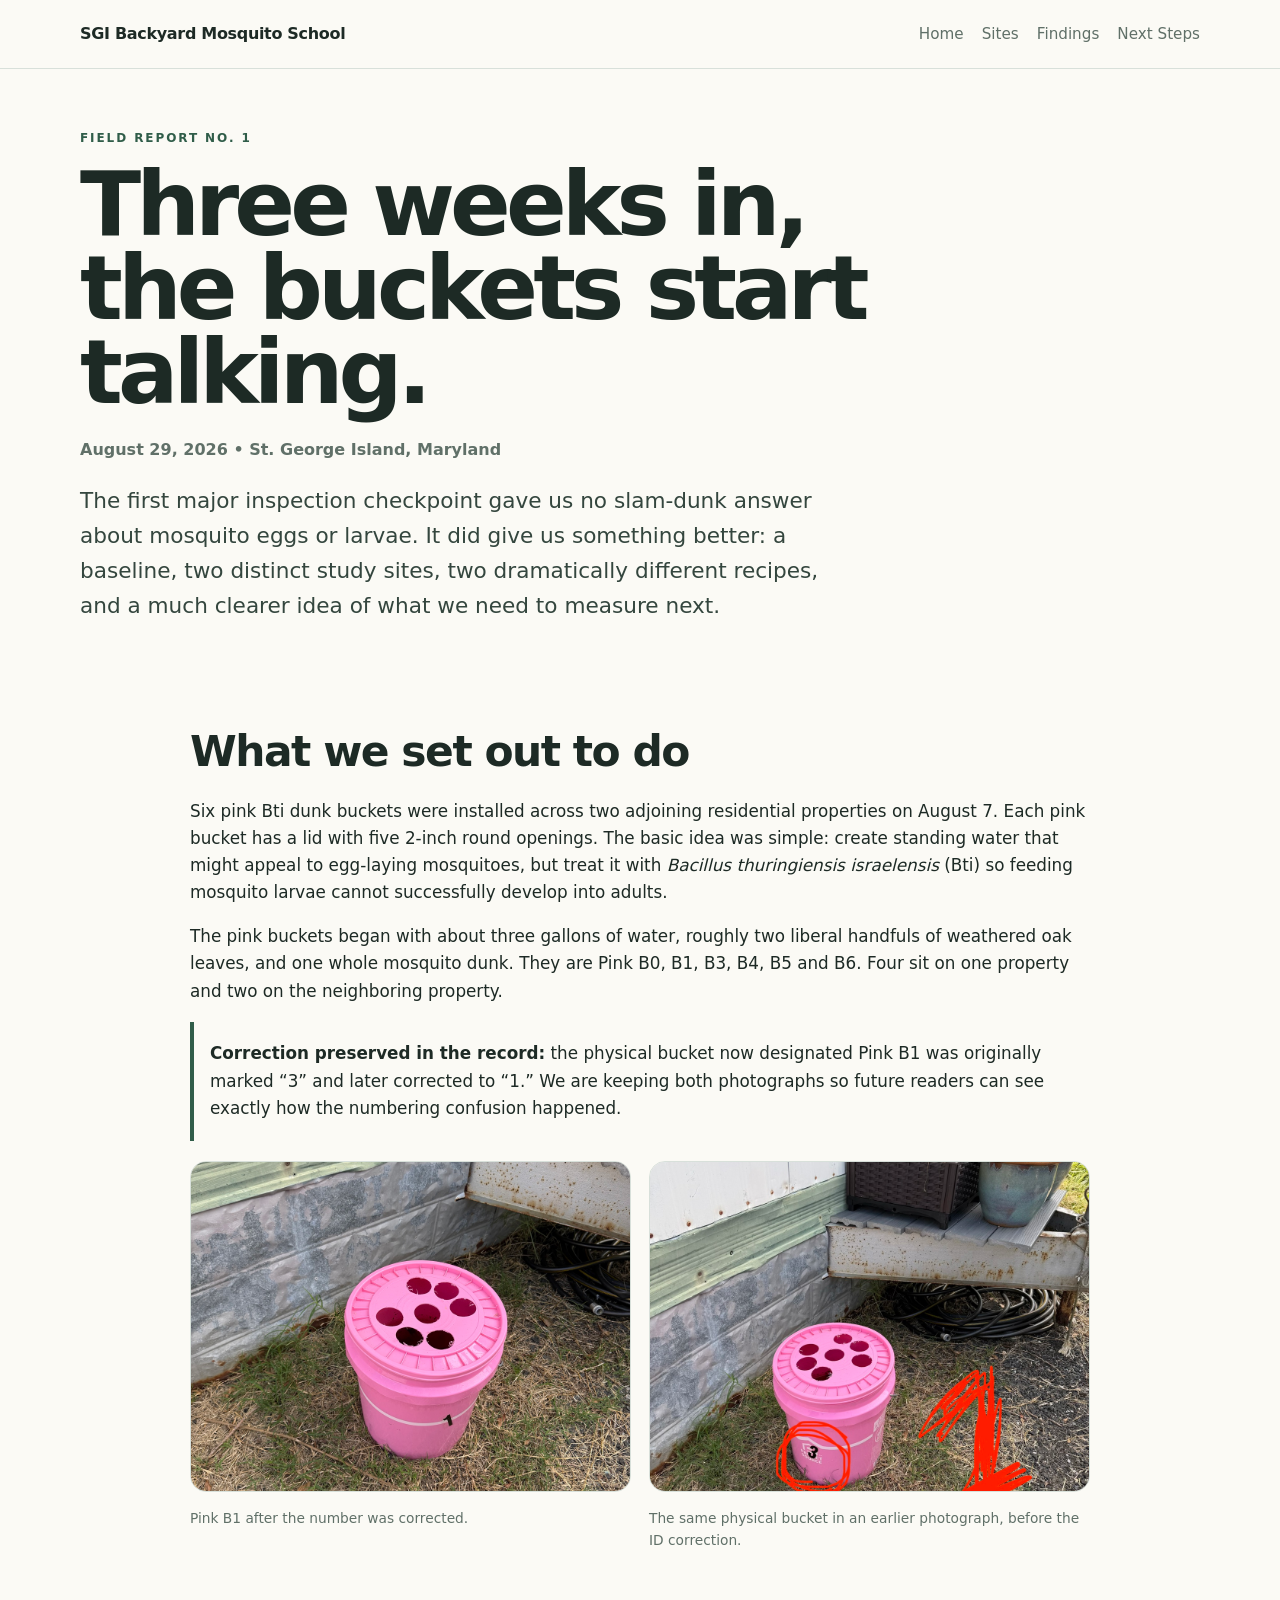
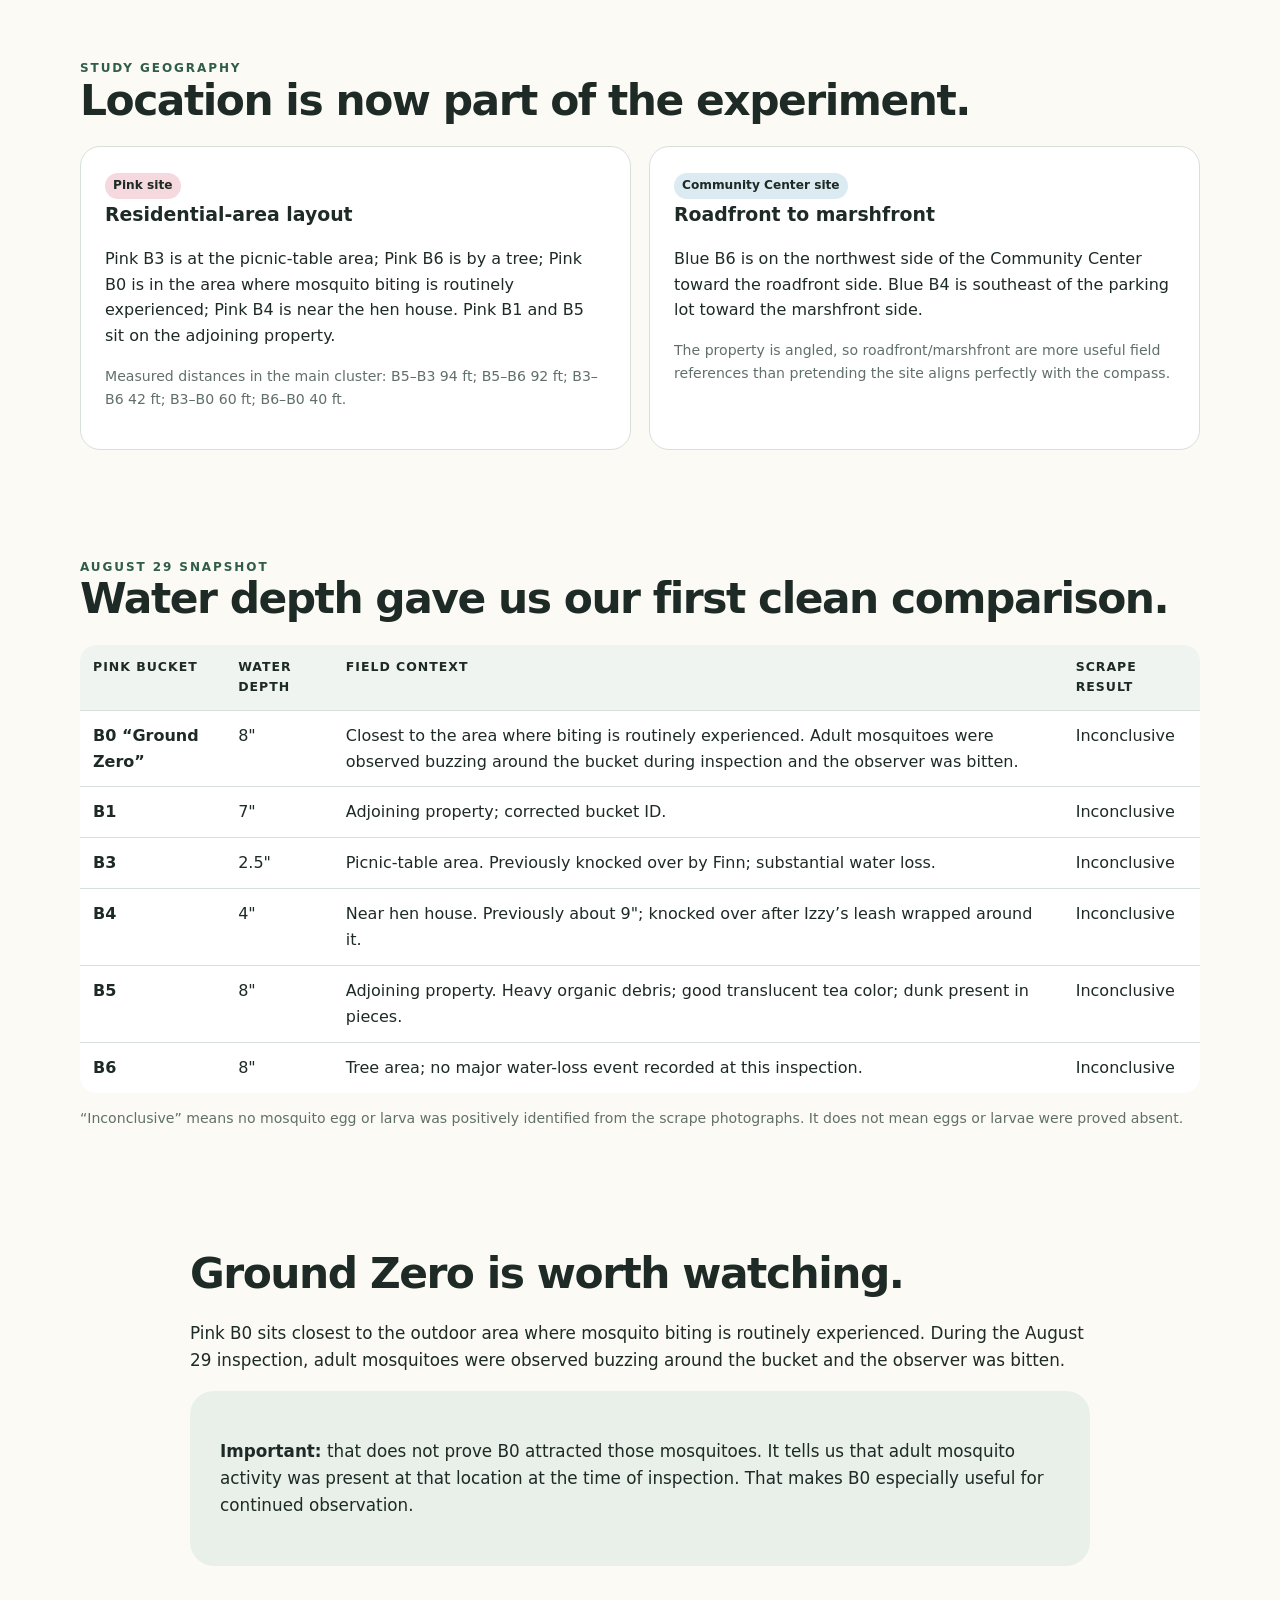
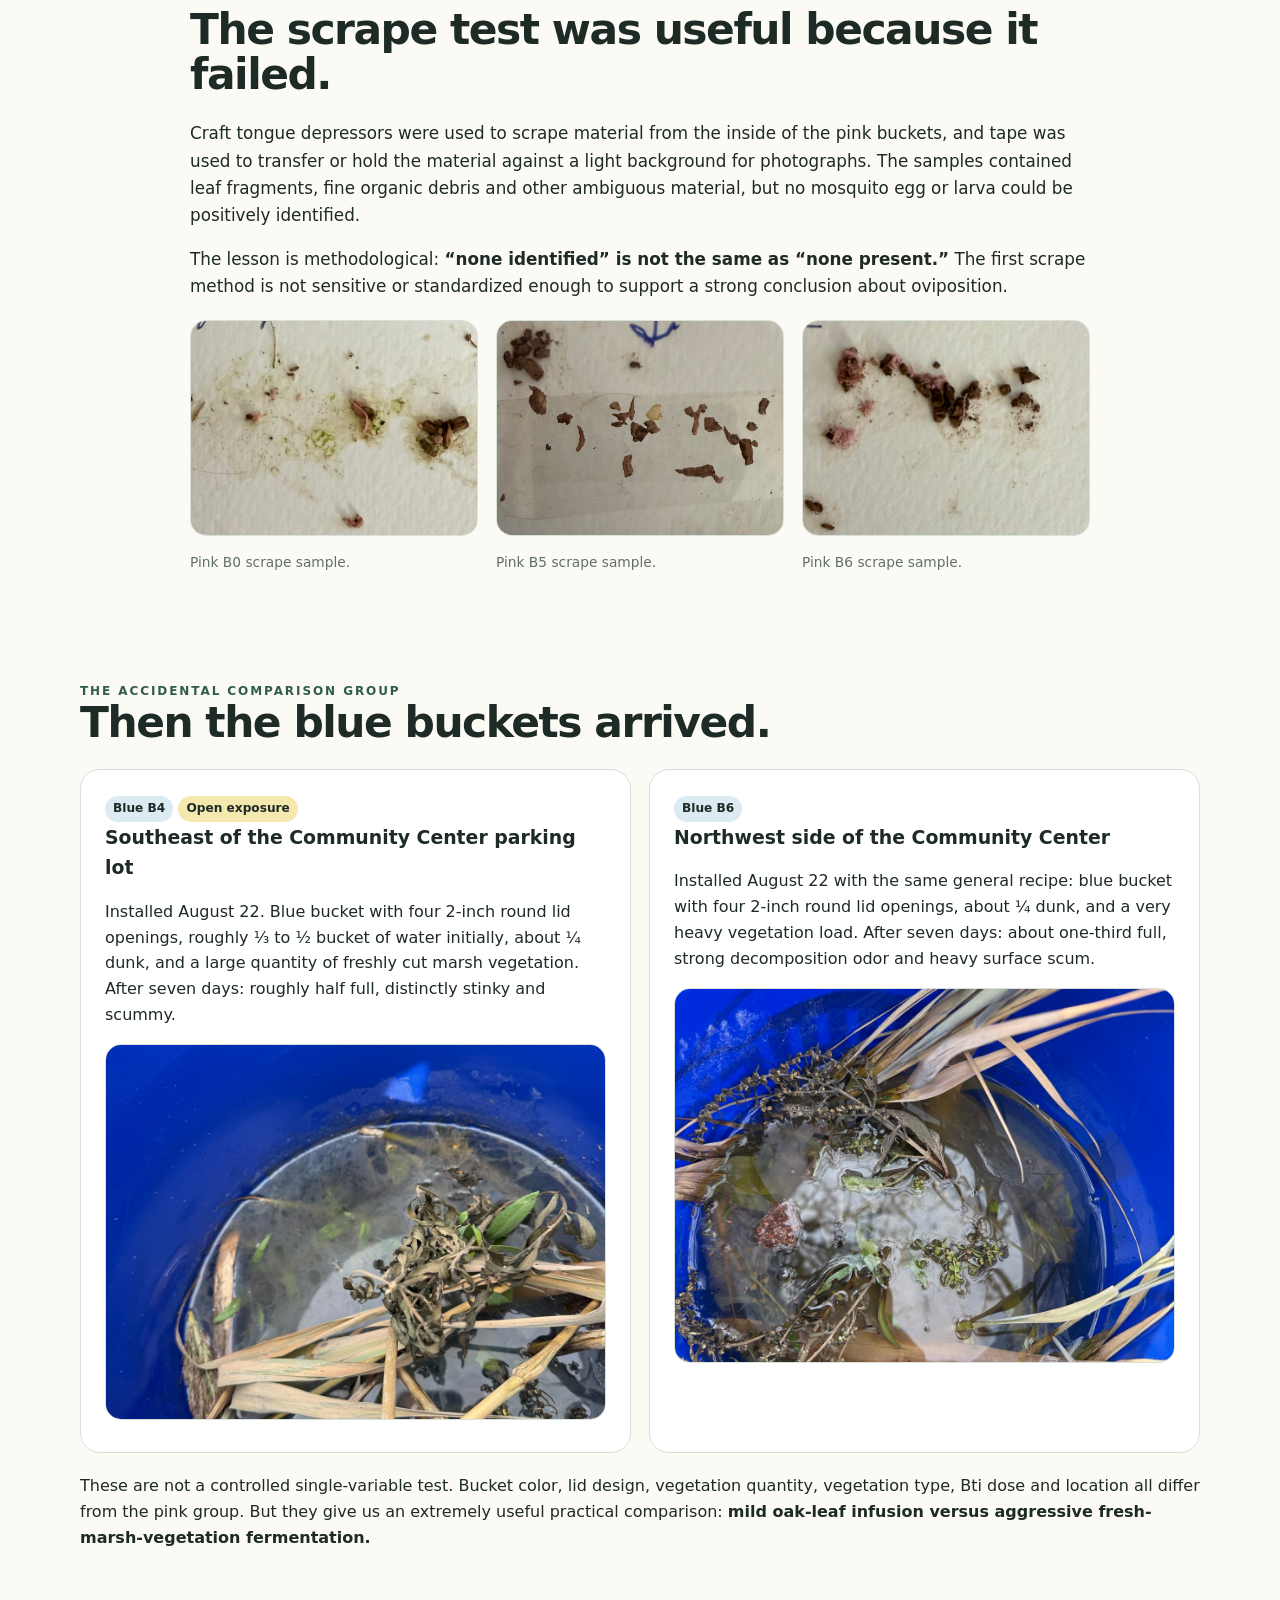
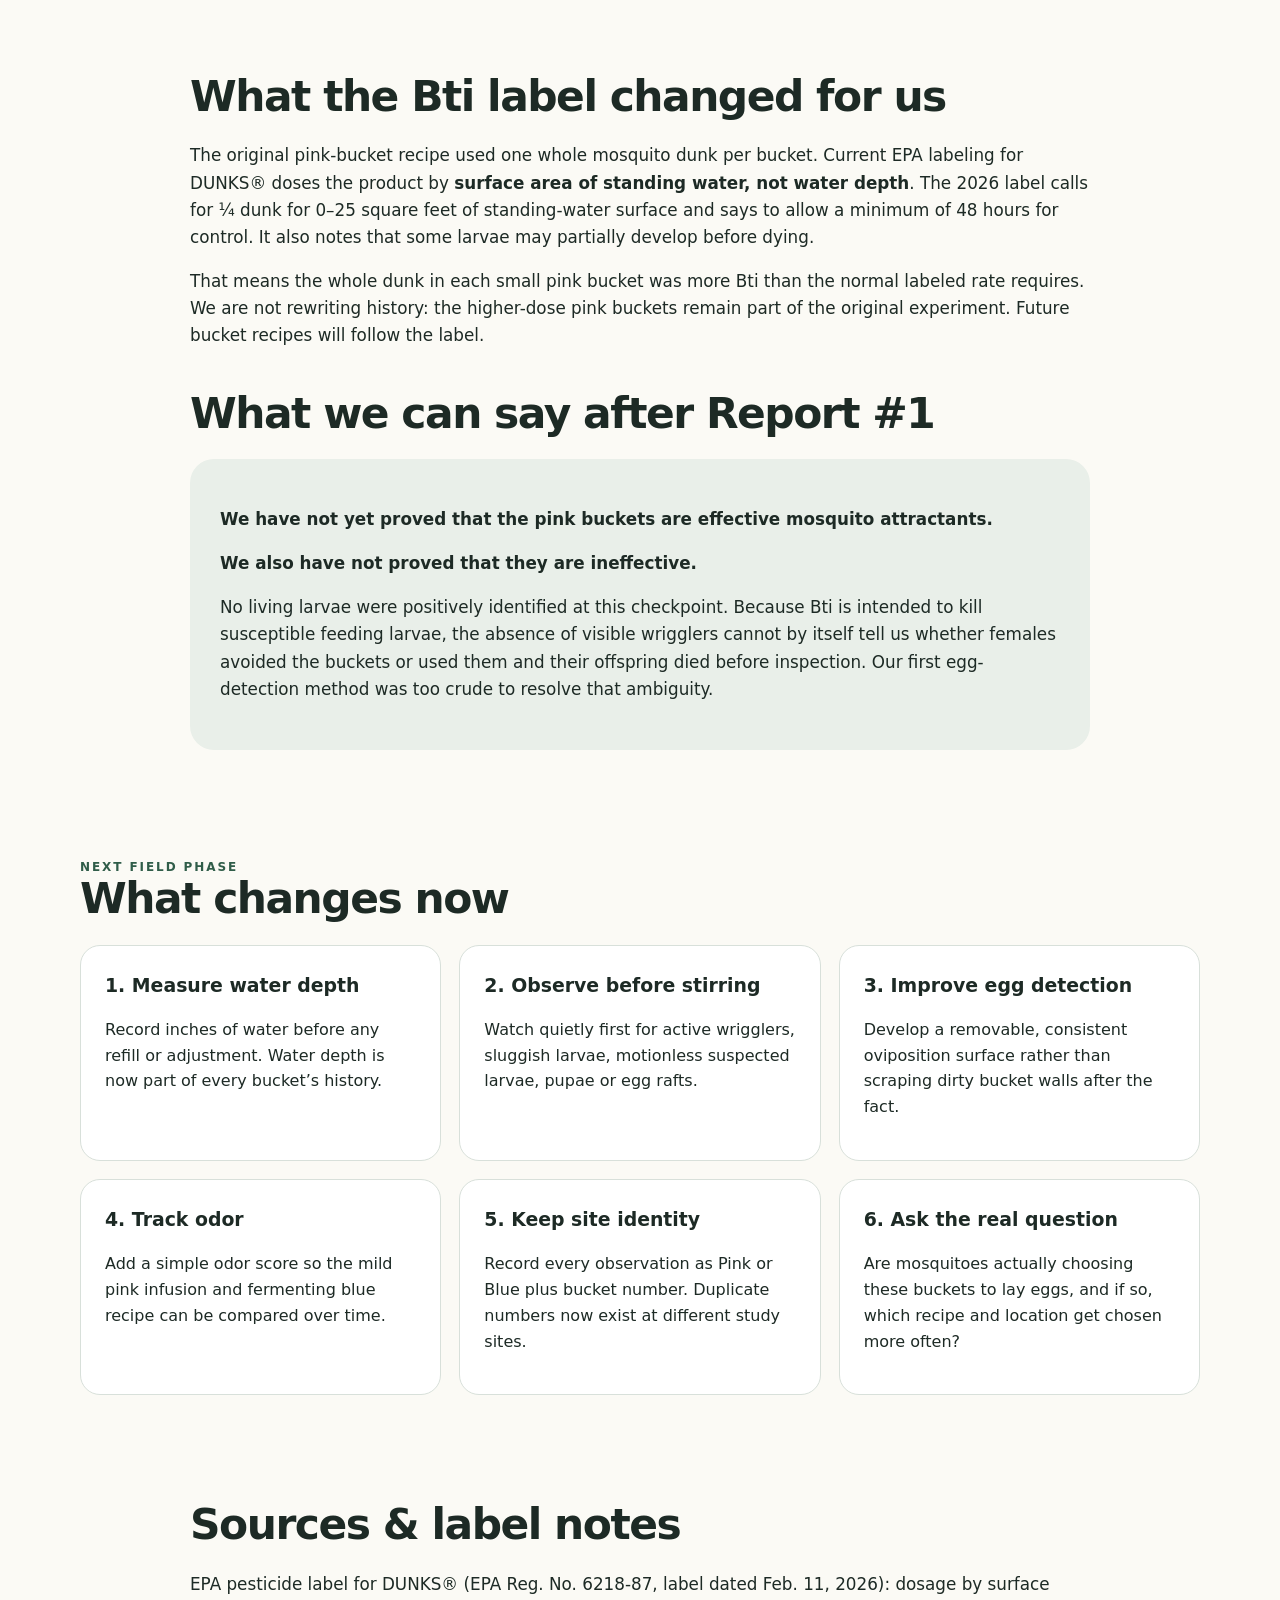
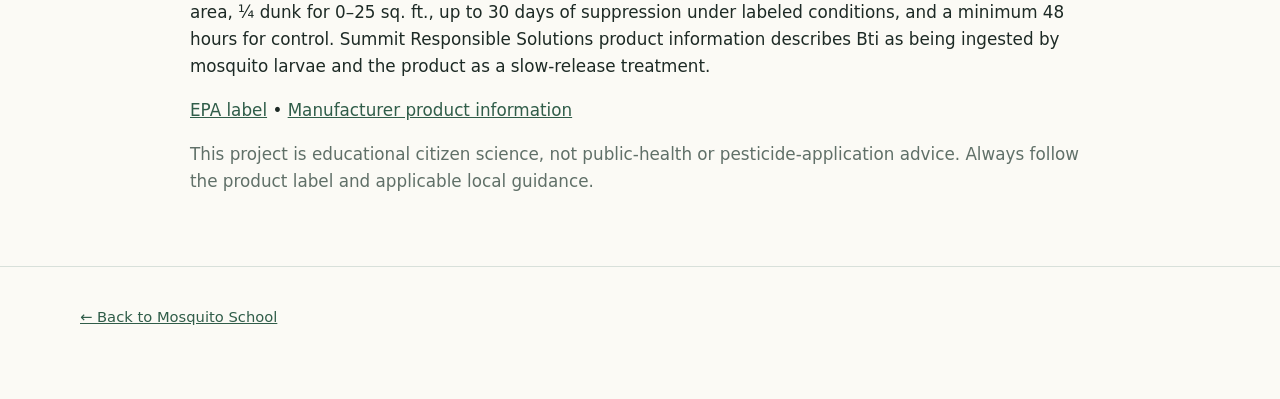
==== commit e0f17cee: "Add files via upload" ====
--- a/report-1.html
+++ b/report-1.html
@@ -28,7 +28,7 @@
   <section>
     <div class="wrap report-body">
       <h2>What we set out to do</h2>
-      <p>Six pink Bti dunk buckets were installed across two adjoining residential properties on August 7. The basic idea was simple: create standing water that might appeal to egg-laying mosquitoes, but treat it with <em>Bacillus thuringiensis israelensis</em> (Bti) so feeding mosquito larvae cannot successfully develop into adults.</p>
+      <p>Six pink Bti dunk buckets were installed across two adjoining residential properties on August 7. Each pink bucket has a lid with five 2-inch round openings. The basic idea was simple: create standing water that might appeal to egg-laying mosquitoes, but treat it with <em>Bacillus thuringiensis israelensis</em> (Bti) so feeding mosquito larvae cannot successfully develop into adults.</p>
       <p>The pink buckets began with about three gallons of water, roughly two liberal handfuls of weathered oak leaves, and one whole mosquito dunk. They are Pink B0, B1, B3, B4, B5 and B6. Four sit on one property and two on the neighboring property.</p>
       <div class="note"><p><strong>Correction preserved in the record:</strong> the physical bucket now designated Pink B1 was originally marked “3” and later corrected to “1.” We are keeping both photographs so future readers can see exactly how the numbering confusion happened.</p></div>
       <div class="grid" style="margin-top:20px">
@@ -106,13 +106,13 @@
         <div class="half card">
           <span class="badge blue">Blue B4</span> <span class="badge sun">Open exposure</span>
           <h3>Southeast of the Community Center parking lot</h3>
-          <p>Installed August 22. Blue bucket, four lid openings, roughly ⅓ to ½ bucket of water initially, about ¼ dunk, and a large quantity of freshly cut marsh vegetation. After seven days: roughly half full, distinctly stinky and scummy.</p>
+          <p>Installed August 22. Blue bucket with four 2-inch round lid openings, roughly ⅓ to ½ bucket of water initially, about ¼ dunk, and a large quantity of freshly cut marsh vegetation. After seven days: roughly half full, distinctly stinky and scummy.</p>
           <img class="photo" src="assets/bucket-4b-open.jpg" alt="Open Blue B4 showing scummy vegetation-rich water">
         </div>
         <div class="half card">
           <span class="badge blue">Blue B6</span>
           <h3>Northwest side of the Community Center</h3>
-          <p>Installed August 22 with the same general recipe: blue bucket, four lid openings, about ¼ dunk, and a very heavy vegetation load. After seven days: about one-third full, strong decomposition odor and heavy surface scum.</p>
+          <p>Installed August 22 with the same general recipe: blue bucket with four 2-inch round lid openings, about ¼ dunk, and a very heavy vegetation load. After seven days: about one-third full, strong decomposition odor and heavy surface scum.</p>
           <img class="photo" src="assets/bucket-6b-open.jpg" alt="Open Blue B6 showing vegetation-rich water">
         </div>
       </div>
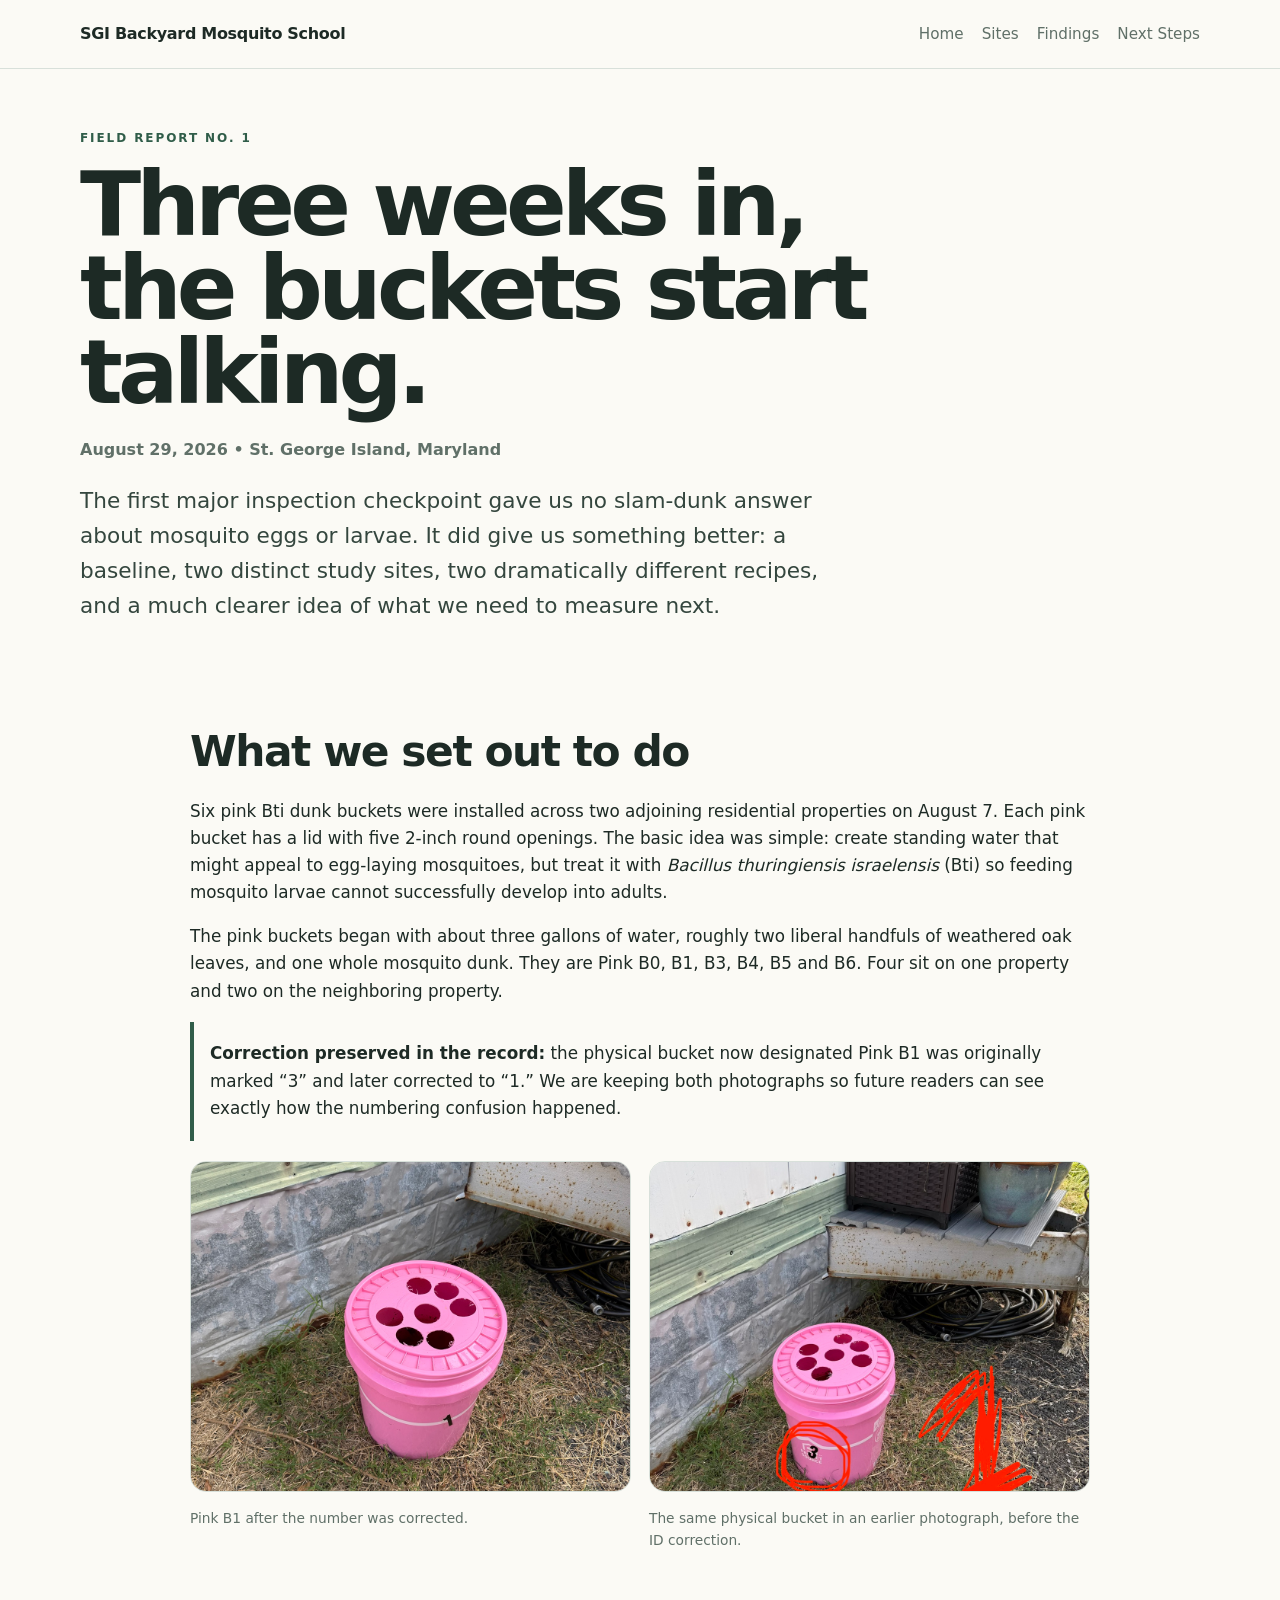
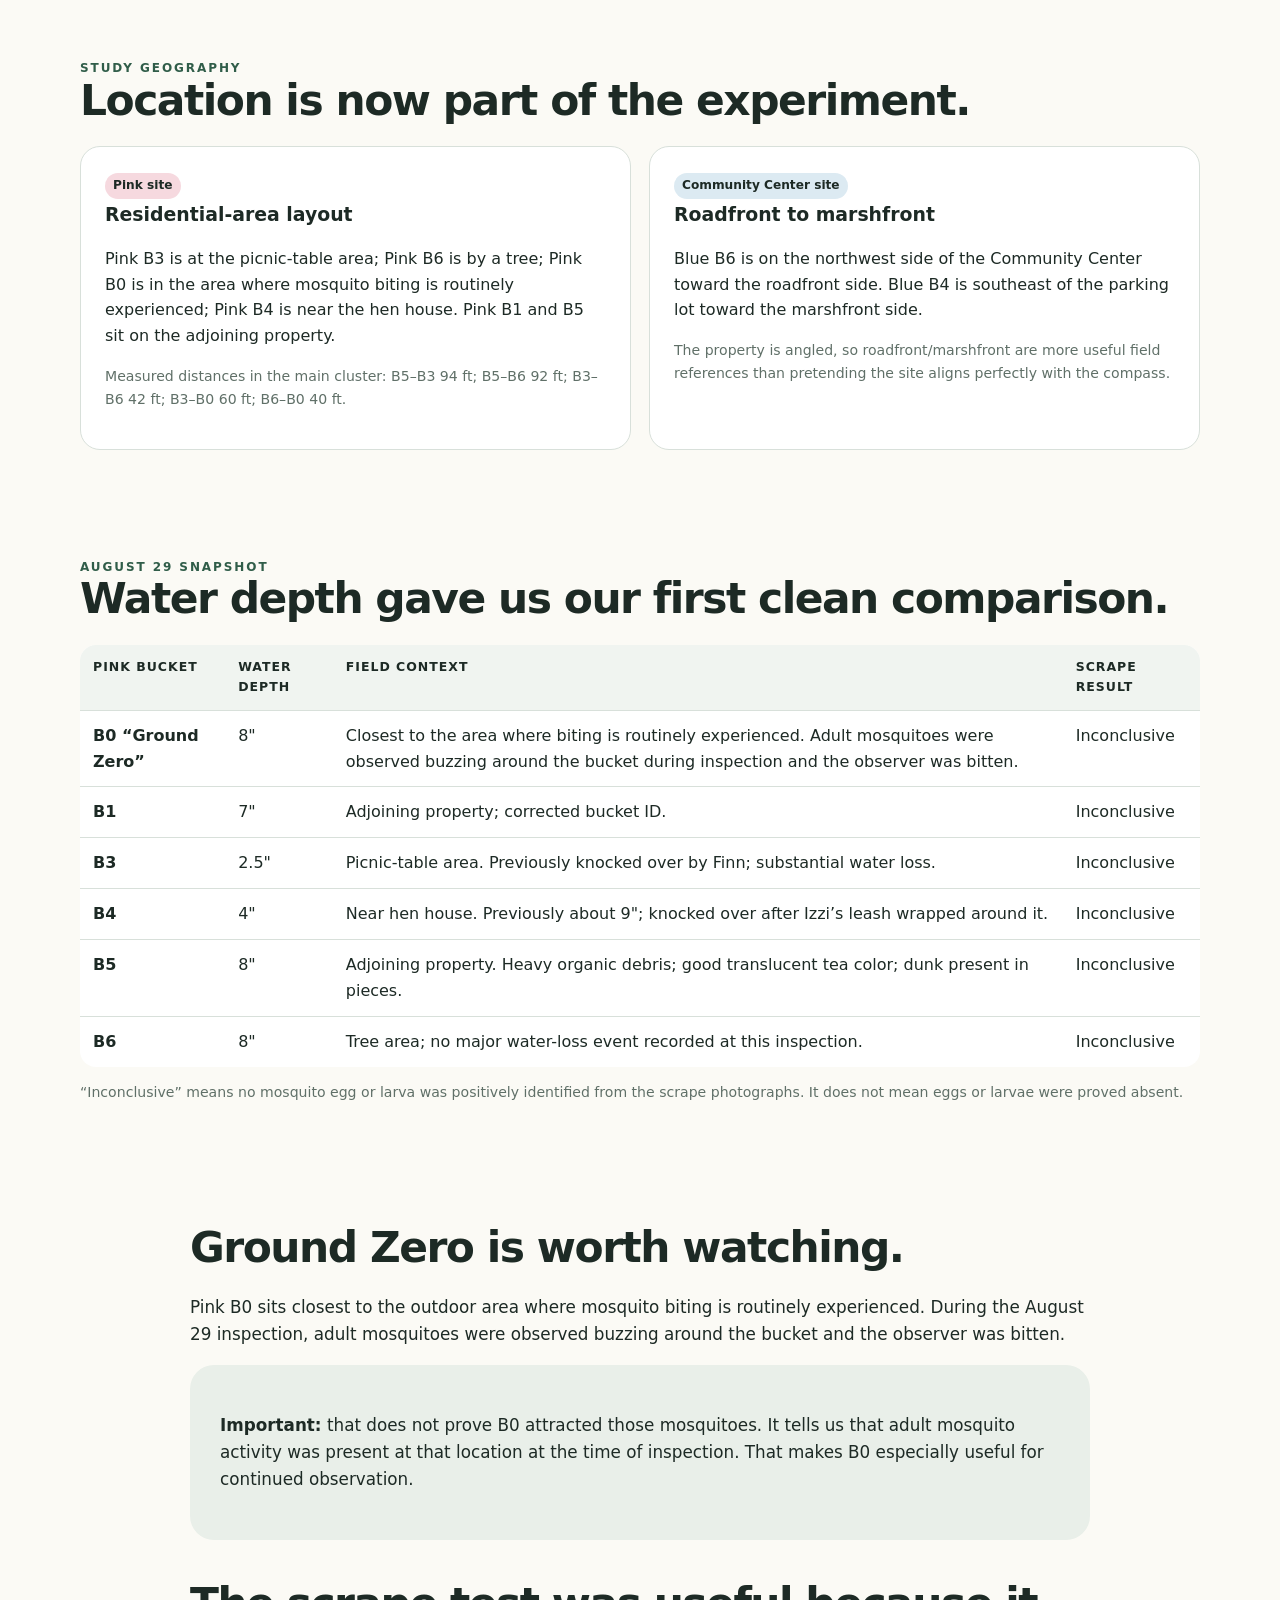
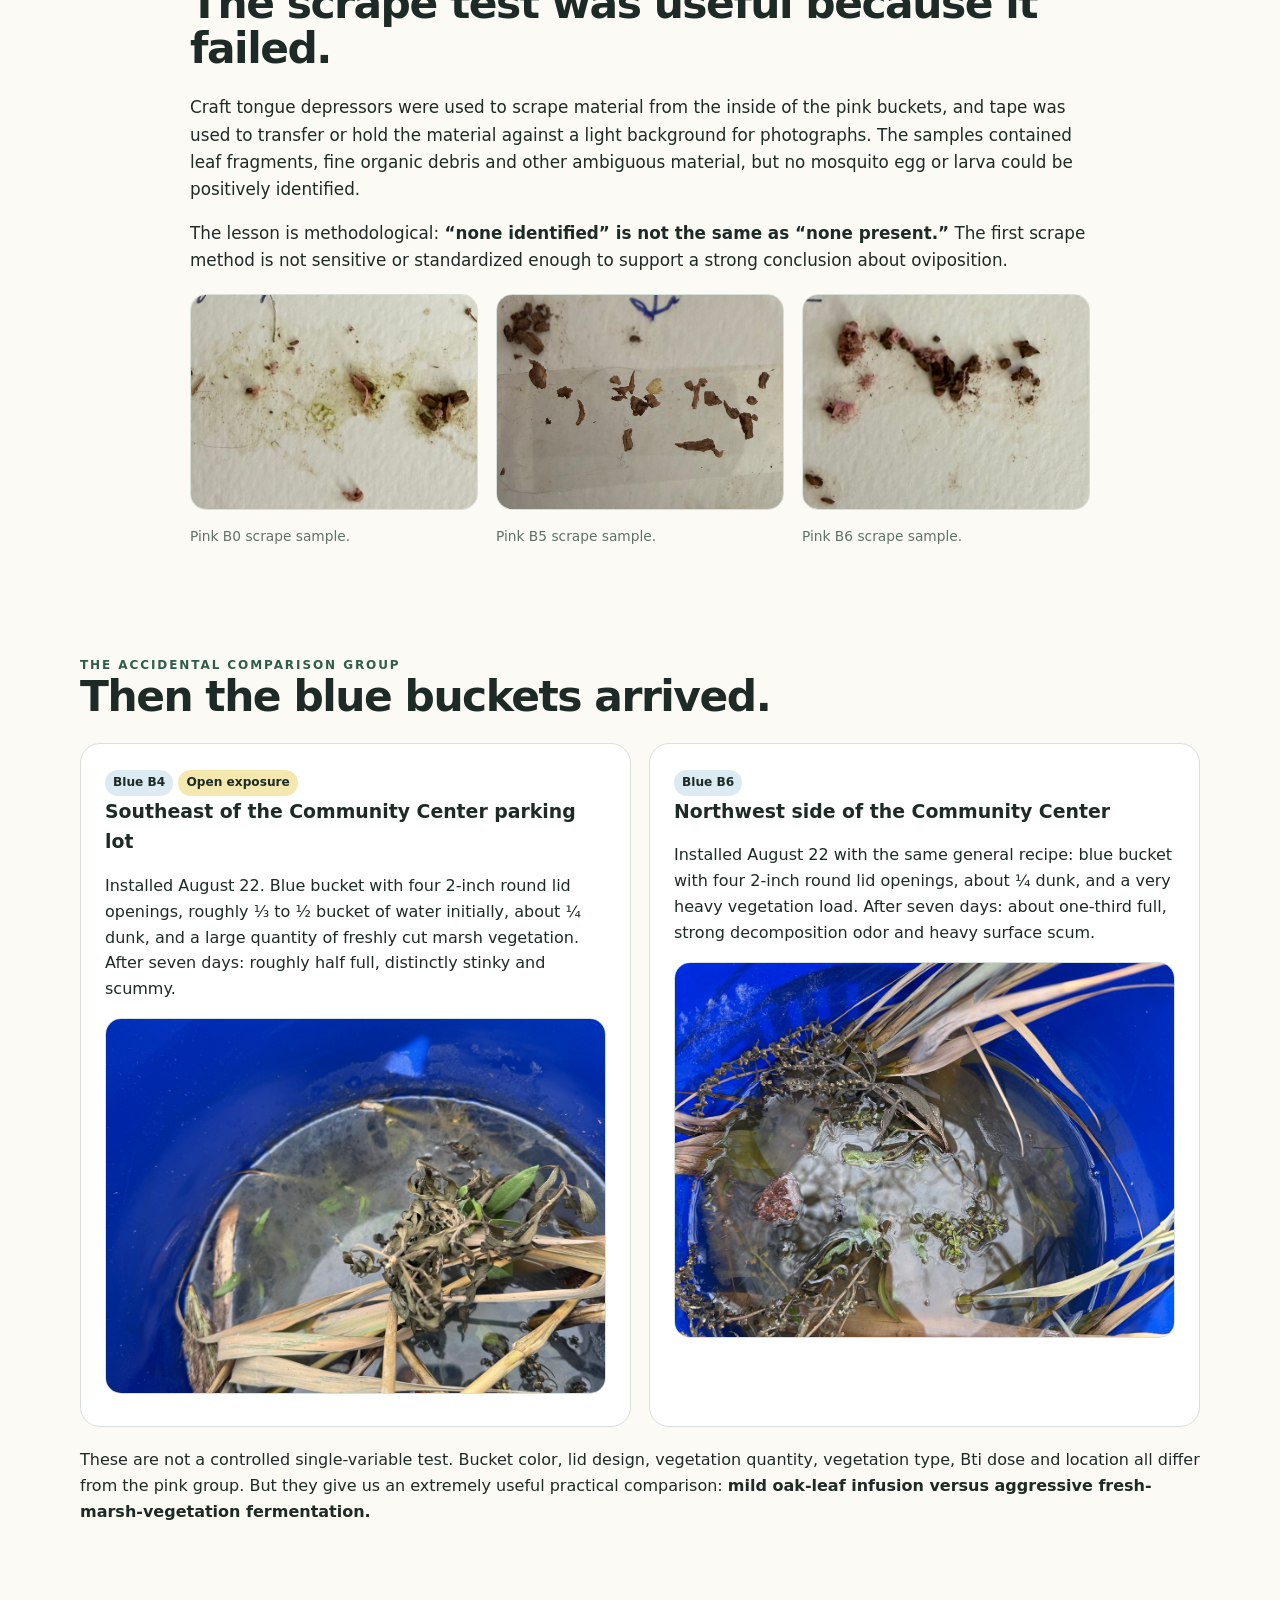
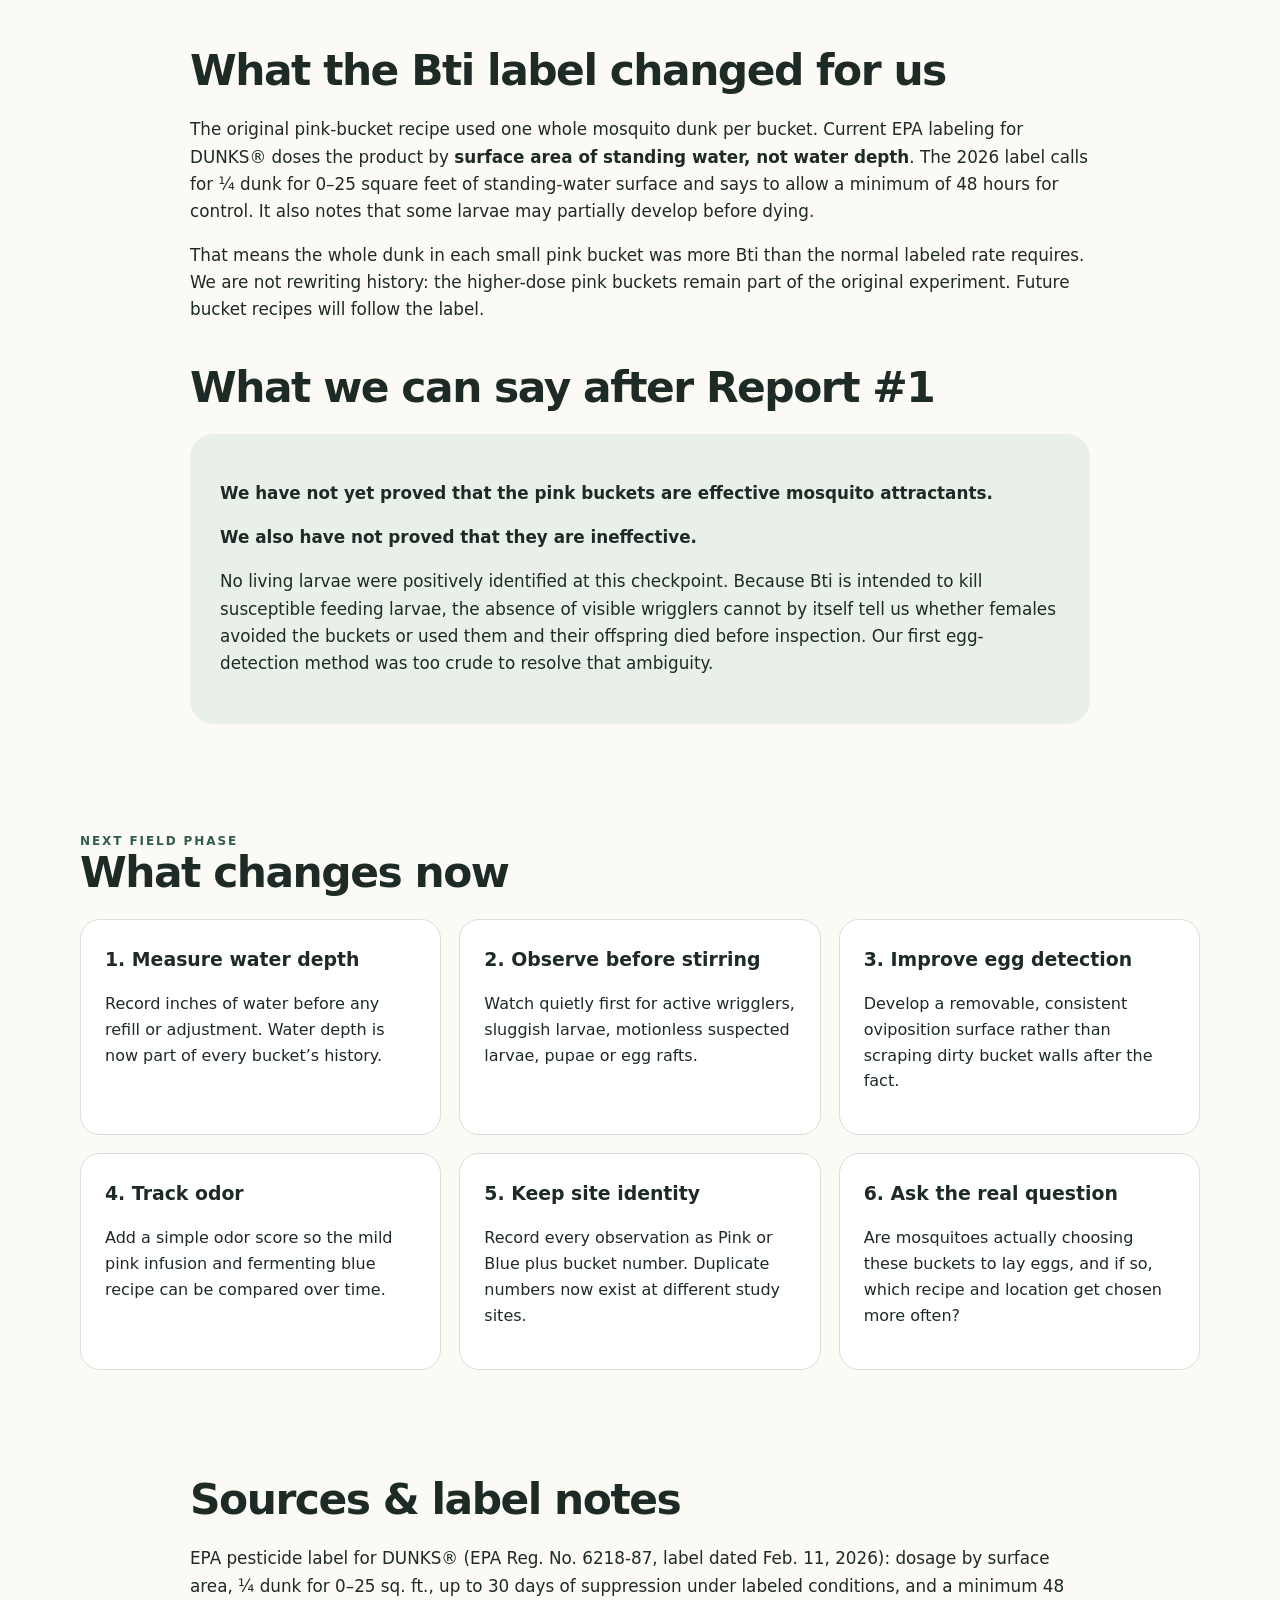
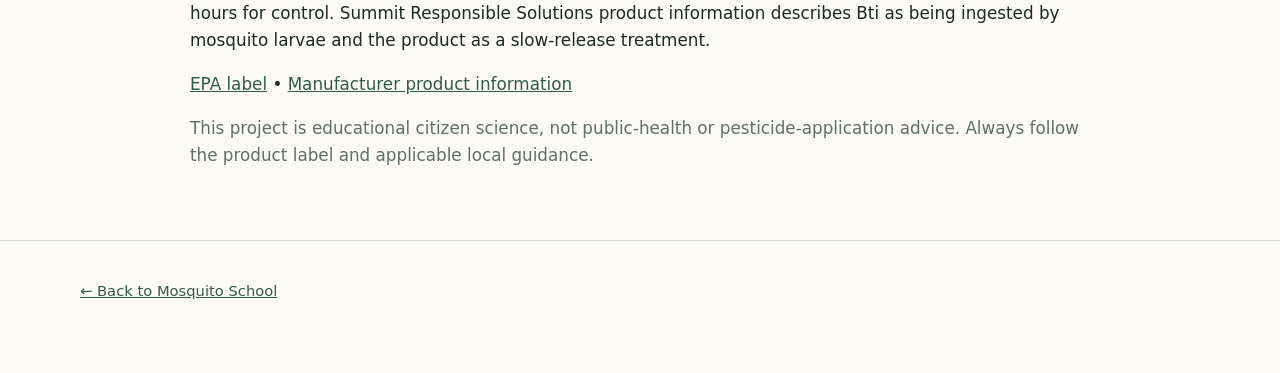
==== commit 22c923f6: "Add files via upload" ====
--- a/report-1.html
+++ b/report-1.html
@@ -70,7 +70,7 @@
             <tr><td><strong>B0 “Ground Zero”</strong></td><td>8"</td><td>Closest to the area where biting is routinely experienced. Adult mosquitoes were observed buzzing around the bucket during inspection and the observer was bitten.</td><td>Inconclusive</td></tr>
             <tr><td><strong>B1</strong></td><td>7"</td><td>Adjoining property; corrected bucket ID.</td><td>Inconclusive</td></tr>
             <tr><td><strong>B3</strong></td><td>2.5"</td><td>Picnic-table area. Previously knocked over by Finn; substantial water loss.</td><td>Inconclusive</td></tr>
-            <tr><td><strong>B4</strong></td><td>4"</td><td>Near hen house. Previously about 9"; knocked over after Izzy’s leash wrapped around it.</td><td>Inconclusive</td></tr>
+            <tr><td><strong>B4</strong></td><td>4"</td><td>Near hen house. Previously about 9"; knocked over after Izzi’s leash wrapped around it.</td><td>Inconclusive</td></tr>
             <tr><td><strong>B5</strong></td><td>8"</td><td>Adjoining property. Heavy organic debris; good translucent tea color; dunk present in pieces.</td><td>Inconclusive</td></tr>
             <tr><td><strong>B6</strong></td><td>8"</td><td>Tree area; no major water-loss event recorded at this inspection.</td><td>Inconclusive</td></tr>
           </tbody>
--- a/styles.css
+++ b/styles.css
@@ -97,3 +97,30 @@
 .community{left:20%;top:25%;width:38%}.parking{right:10%;top:18%;width:30%;height:32%}
 .b6{left:7%;top:19%}.b4{right:22%;bottom:22%}
 @media(max-width:760px){.diagram{height:360px}}
+
+
+/* Mosquito School Entrance Exam + theme song */
+.exam-section{background:#f7f3e8;border-top:1px solid var(--line);border-bottom:1px solid var(--line)}
+.exam-card{max-width:900px;margin-top:26px}
+.exam-card fieldset{border:0;border-top:1px solid var(--line);padding:22px 0;margin:0}
+.exam-card fieldset:first-child{border-top:0;padding-top:0}
+.exam-card legend{font-size:1.08rem;font-weight:850;margin-bottom:12px;padding:0}
+.exam-card legend span{display:inline-flex;align-items:center;justify-content:center;width:30px;height:30px;border-radius:50%;background:var(--green);color:#fff;margin-right:8px}
+.exam-card label{display:block;background:#fff;border:1px solid var(--line);border-radius:10px;padding:11px 13px;margin:8px 0;cursor:pointer}
+.exam-card label:has(input:checked){border-color:var(--green);box-shadow:0 0 0 2px rgba(52,93,73,.12)}
+.exam-card input{margin-right:9px;accent-color:var(--green)}
+.exam-submit{border:0;cursor:pointer;font:inherit}
+.quiz-warning{color:#8b2f2f;font-weight:750;min-height:1.2em}
+.exam-result{padding-top:10px}
+.result-copy{max-width:820px}
+.score{display:inline-block;background:var(--green);color:#fff;border-radius:999px;padding:7px 12px;font-weight:850}
+.song-card{display:grid;grid-template-columns:minmax(240px, .8fr) minmax(280px,1.2fr);gap:26px;align-items:center;background:#fff;border:1px solid var(--line);border-radius:18px;padding:20px;margin-top:24px;overflow:hidden}
+.song-card img{width:100%;border-radius:12px;display:block}
+.song-card h3{font-size:1.7rem;margin:.2rem 0 .4rem}
+.song-card audio{width:100%;margin:10px 0}
+.song-card blockquote{margin:14px 0 0;padding:12px 16px;border-left:4px solid var(--green);background:#f7f3e8;font-weight:750}
+.answer-key{max-width:900px;margin:22px 0 8px;border-top:1px solid var(--line);border-bottom:1px solid var(--line);padding:15px 0}
+.answer-key summary{font-weight:850;cursor:pointer}
+.answer-key li{margin:10px 0}
+.text-button{background:none;border:0;padding:8px 0;color:var(--green);font:inherit;font-weight:800;text-decoration:underline;cursor:pointer}
+@media(max-width:760px){.song-card{grid-template-columns:1fr}.exam-card label{padding:13px}.exam-section .lead{font-size:1rem}}
